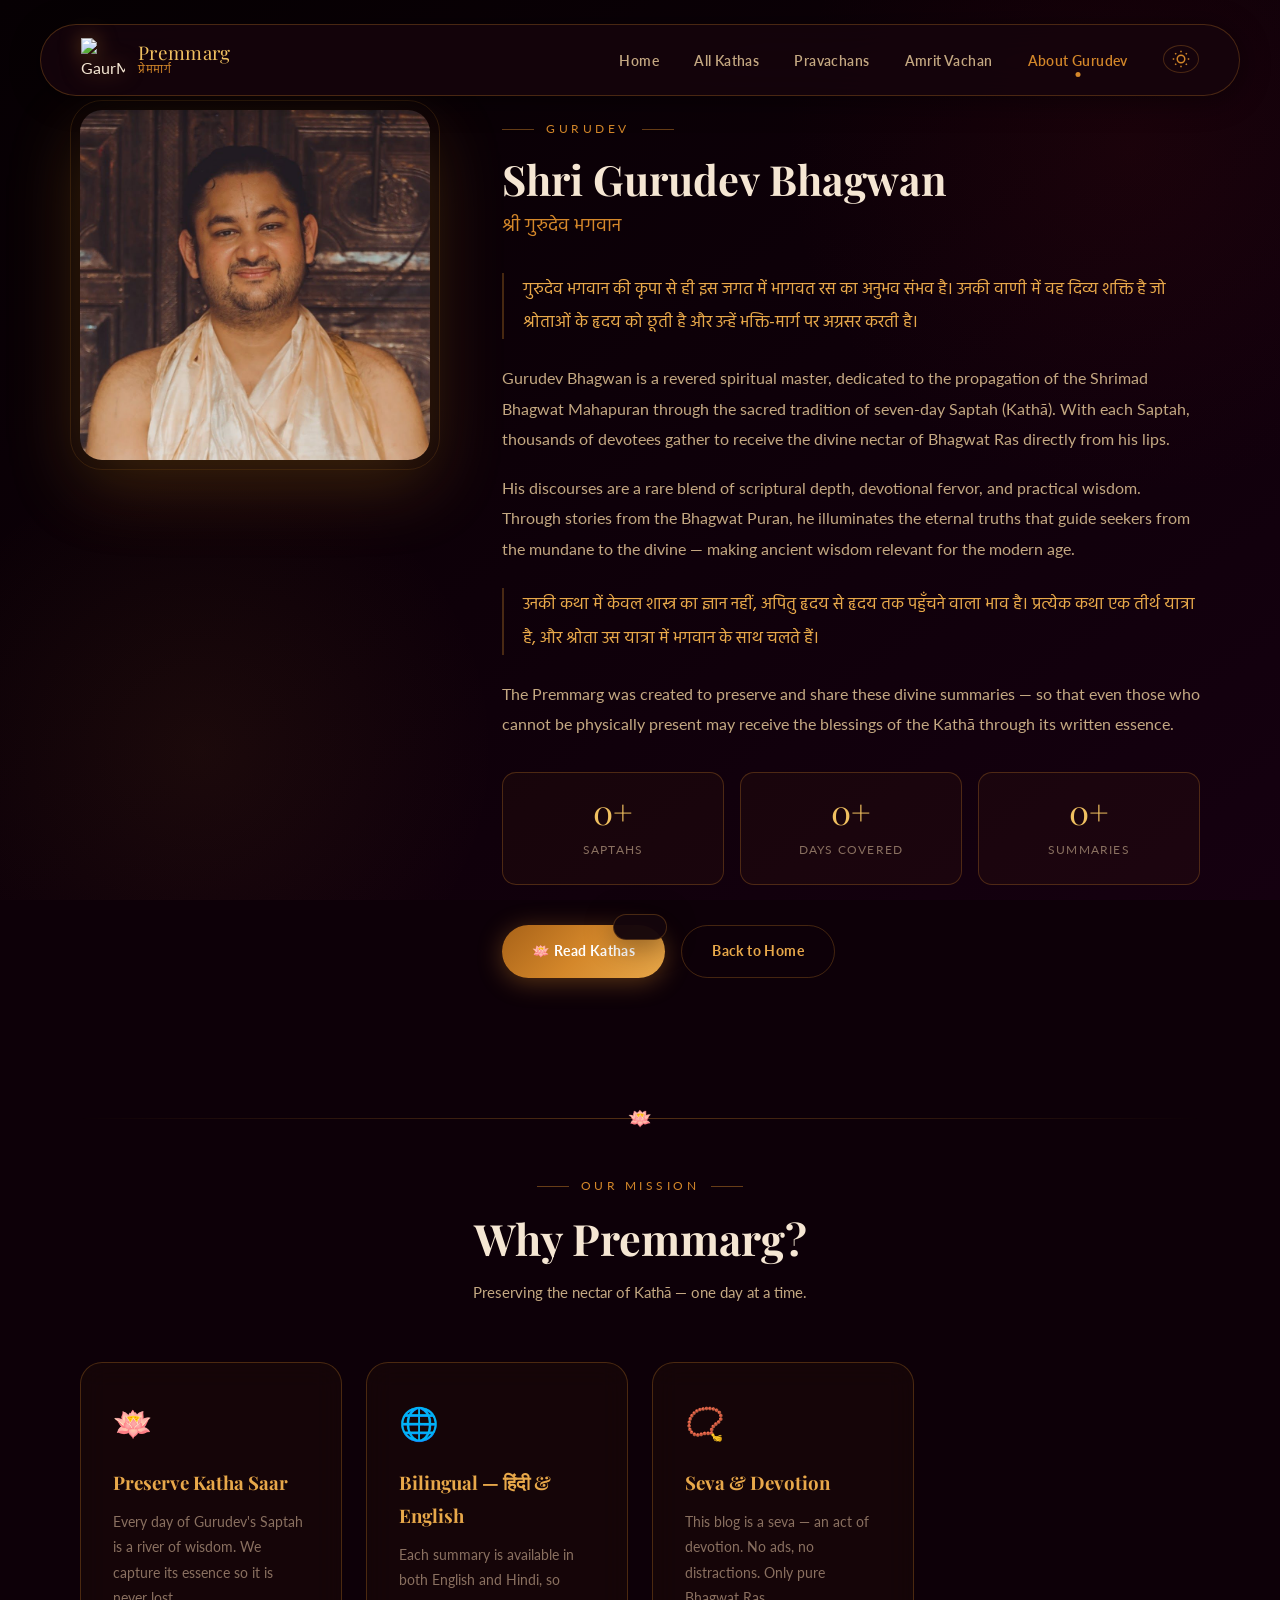
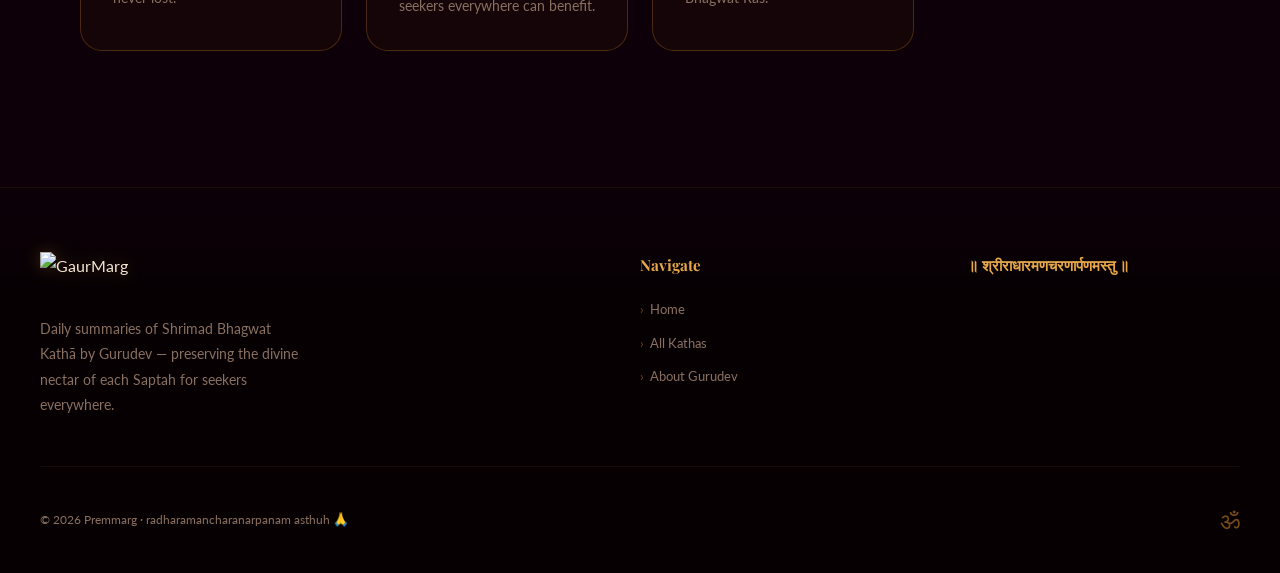
==== about.html @ 2e88b5cd "Support variable-duration Kathas (3-day and 7-day) and standalone Pravachans/Lectures" ====
<!DOCTYPE html>
<html lang="en">
<head>
  <meta charset="UTF-8">
  <meta name="viewport" content="width=device-width, initial-scale=1.0">
  <title>About Gurudev – Premmarg</title>
  <meta name="description" content="Learn about Gurudev — the spiritual master behind the Shrimad Bhagwat Kathā summaries on Premmarg.">
  <link rel="stylesheet" href="css/style.css?v=1.2">
  <script>
    (function() {
      var theme = localStorage.getItem('premmarg-theme') || 'dark';
      document.documentElement.setAttribute('data-theme', theme);
    })();
  </script>
</head>
<body data-page="about">

<div class="page-bg"></div>
<div class="lotus-particles"></div>

<nav class="navbar">
  <a href="index.html" class="nav-brand">
    <img src="uploads/logo.png" alt="GaurMarg" class="nav-logo">
    <div class="nav-brand-text">
      <span class="nav-brand-name">Premmarg</span>
      <span class="nav-brand-hi">प्रेममार्ग</span>
    </div>
  </a>
  <ul class="nav-links">
    <li><a href="index.html">Home</a></li>
    <li><a href="kathas.html">All Kathas</a></li>
    <li><a href="pravachans.html">Pravachans</a></li>
    <li><a href="quotes.html">Amrit Vachan</a></li>
    <li><a href="about.html">About Gurudev</a></li>
    <li>
      <button id="theme-toggle" class="btn-ghost" style="padding:4px 8px; border:1px solid var(--glass-border); border-radius:50%;" aria-label="Toggle Theme">
        <svg width="18" height="18" viewBox="0 0 24 24" fill="none" stroke="currentColor" stroke-width="2"><path d="M21 12.79A9 9 0 1 1 11.21 3 7 7 0 0 0 21 12.79z"></path></svg>
      </button>
    </li>
  </ul>
  <button class="nav-hamburger" aria-label="Menu" aria-expanded="false">
    <span></span><span></span><span></span>
  </button>
</nav>

<!-- About Hero -->
<div class="about-hero">
  <div class="about-img-frame reveal">
    <img src="uploads/gurudev.jpg" alt="Gurudev – Shrimad Bhagwat Katha">
  </div>

  <div class="about-content reveal reveal-delay-1">
    <div class="section-label" style="justify-content:flex-start;">Gurudev</div>
    <h1 class="about-name">Shri Gurudev Bhagwan</h1>
    <p class="about-name-hi">श्री गुरुदेव भगवान</p>

    <div class="about-bio">
      <p class="hindi-para">
        गुरुदेव भगवान की कृपा से ही इस जगत में भागवत रस का अनुभव संभव है। उनकी वाणी में वह दिव्य शक्ति है जो श्रोताओं के हृदय को छूती है और उन्हें भक्ति-मार्ग पर अग्रसर करती है।
      </p>
      <p>
        Gurudev Bhagwan is a revered spiritual master, dedicated to the propagation of the Shrimad Bhagwat Mahapuran through the sacred tradition of seven-day Saptah (Kathā). With each Saptah, thousands of devotees gather to receive the divine nectar of Bhagwat Ras directly from his lips.
      </p>
      <p>
        His discourses are a rare blend of scriptural depth, devotional fervor, and practical wisdom. Through stories from the Bhagwat Puran, he illuminates the eternal truths that guide seekers from the mundane to the divine — making ancient wisdom relevant for the modern age.
      </p>
      <p class="hindi-para">
        उनकी कथा में केवल शास्त्र का ज्ञान नहीं, अपितु हृदय से हृदय तक पहुँचने वाला भाव है। प्रत्येक कथा एक तीर्थ यात्रा है, और श्रोता उस यात्रा में भगवान के साथ चलते हैं।
      </p>
      <p>
        The Premmarg was created to preserve and share these divine summaries — so that even those who cannot be physically present may receive the blessings of the Kathā through its written essence.
      </p>
    </div>

    <!-- Stats -->
    <div class="about-stats">
      <div class="stat-box reveal reveal-delay-1">
        <span class="stat-num" id="stat-saptahs">2+</span>
        <span class="stat-lbl">Saptahs</span>
      </div>
      <div class="stat-box reveal reveal-delay-2">
        <span class="stat-num" id="stat-days">7+</span>
        <span class="stat-lbl">Days Covered</span>
      </div>
      <div class="stat-box reveal reveal-delay-3">
        <span class="stat-num" id="stat-posts">4+</span>
        <span class="stat-lbl">Summaries</span>
      </div>
    </div>

    <div style="margin-top:2.5rem;display:flex;gap:1rem;flex-wrap:wrap;">
      <a href="kathas.html" class="btn btn-primary">🪷 Read Kathas</a>
      <a href="index.html" class="btn btn-outline">Back to Home</a>
    </div>
  </div>
</div>

<!-- Mission Section -->
<section class="section">
  <hr class="hr-gold" style="margin-bottom:3rem;">
  <div class="section-header">
    <div class="section-label">Our Mission</div>
    <h2 class="section-title">Why Premmarg?</h2>
    <p class="section-desc">Preserving the nectar of Kathā — one day at a time.</p>
  </div>
  <div style="display:grid;grid-template-columns:repeat(auto-fill,minmax(260px,1fr));gap:1.5rem;">
    <div class="glass-card reveal" style="padding:2rem;">
      <div style="font-size:2rem;margin-bottom:1rem;">🪷</div>
      <h3 style="font-family:var(--font-heading);color:var(--saffron-light);margin-bottom:0.6rem;">Preserve Katha Saar</h3>
      <p style="font-size:0.88rem;color:var(--text-muted);line-height:1.8;">Every day of Gurudev's Saptah is a river of wisdom. We capture its essence so it is never lost.</p>
    </div>
    <div class="glass-card reveal reveal-delay-1" style="padding:2rem;">
      <div style="font-size:2rem;margin-bottom:1rem;">🌐</div>
      <h3 style="font-family:var(--font-heading);color:var(--saffron-light);margin-bottom:0.6rem;">Bilingual — हिंदी &amp; English</h3>
      <p style="font-size:0.88rem;color:var(--text-muted);line-height:1.8;">Each summary is available in both English and Hindi, so seekers everywhere can benefit.</p>
    </div>
    <div class="glass-card reveal reveal-delay-2" style="padding:2rem;">
      <div style="font-size:2rem;margin-bottom:1rem;">📿</div>
      <h3 style="font-family:var(--font-heading);color:var(--saffron-light);margin-bottom:0.6rem;">Seva &amp; Devotion</h3>
      <p style="font-size:0.88rem;color:var(--text-muted);line-height:1.8;">This blog is a seva — an act of devotion. No ads, no distractions. Only pure Bhagwat Ras.</p>
    </div>
  </div>
</section>

<footer>
  <div class="footer-inner">
    <div class="footer-brand">
      <img src="uploads/logo.png" alt="GaurMarg" class="footer-brand-logo">
      <p>Daily summaries of Shrimad Bhagwat Kathā by Gurudev — preserving the divine nectar of each Saptah for seekers everywhere.</p>
    </div>
    <div class="footer-col">
      <h4>Navigate</h4>
      <ul>
        <li><a href="index.html">Home</a></li>
        <li><a href="kathas.html">All Kathas</a></li>
        <li><a href="about.html">About Gurudev</a></li>
      </ul>
    </div>
    <div class="footer-col">
      <h4>॥ श्रीराधारमणचरणार्पणमस्तु ॥</h4>
    </div>
  </div>
  <div class="footer-bottom">
    <span>© 2026 Premmarg · radharamancharanarpanam asthuh 🙏</span>
    <span class="footer-om">ॐ</span>
  </div>
</footer>

<div id="toast"></div>
<script src="js/data.js"></script>
<script src="js/app.js"></script>
</body>
</html>
---- css/style.css ----
/* ============================================================
   PREMMARG BLOG — Spiritual Design System
   Shrimad Bhagwat Kathā Blog Platform
   ============================================================ */

@import url('https://fonts.googleapis.com/css2?family=Playfair+Display:ital,wght@0,400;0,600;0,700;1,400;1,600&family=Lato:wght@300;400;700&family=Hind:wght@300;400;500;600&family=Tiro+Devanagari+Hindi&display=swap');

/* ===== CSS VARIABLES ===== */
:root {
  --bg-deep:        #060003;
  --bg-primary:     #0d0008;
  --bg-secondary:   #150010;
  --bg-card:        rgba(22, 4, 12, 0.85);

  --saffron:        #d4872a;
  --saffron-light:  #e8a84a;
  --saffron-dark:   #a86218;
  --gold:           #f0c060;
  --gold-light:     #ffd97a;
  --crimson:        #8b1a1a;
  --crimson-light:  #b02424;
  --lotus-pink:     #c4607a;
  --maroon:         #4a0010;

  --text-primary:   #f5e6d3;
  --text-secondary: #c4a882;
  --text-muted:     #8a7060;
  --text-gold:      #f0c060;

  --glass-bg:          rgba(212, 135, 42, 0.04);
  --glass-bg-hover:    rgba(212, 135, 42, 0.09);
  --glass-border:      rgba(212, 135, 42, 0.28); /* Highlighted borders for clear separation */
  --glass-border-hover:rgba(212, 135, 42, 0.65); /* Highlighted hover state */
  --glass-glow:        rgba(212, 135, 42, 0.18);

  --font-heading: 'Playfair Display', Georgia, serif;
  --font-body:    'Lato', sans-serif;
  --font-hindi:   'Hind', 'Tiro Devanagari Hindi', sans-serif;

  --radius-sm:   8px;
  --radius-md:   14px;
  --radius-lg:   22px;
  --radius-xl:   32px;
  --radius-full: 9999px;

  --shadow-card:  0 4px 30px rgba(0,0,0,0.45);
  --shadow-glow:  0 0 40px rgba(212,135,42,0.2);
  --shadow-hover: 0 10px 45px rgba(212,135,42,0.28);

  --transition-fast: 0.2s ease;
  --transition-mid:  0.38s ease;
  --transition-slow: 0.65s ease;
}

[data-theme="light"] {
  --bg-deep:        #f8fafc;
  --bg-primary:     #ffffff;
  --bg-secondary:   #f1f5f9;
  --bg-card:        #ffffff;

  --saffron:        #ea580c; /* Vibrant orange / saffron */
  --saffron-light:  #f97316;
  --saffron-dark:   #c2410c;
  --gold:           #b45309;
  --gold-light:     #d97706;
  --crimson:        #991b1b;
  --crimson-light:  #dc2626;
  --lotus-pink:     #db2777;
  --maroon:         #7f1d1d;

  --text-primary:   #0f172a; /* Deep slate navy for headings */
  --text-secondary: #334155; /* Charcoal for body copy */
  --text-muted:     #64748b; /* Slate gray for captions */
  --text-gold:      #ea580c;

  --glass-bg:          rgba(255, 255, 255, 0.85);
  --glass-bg-hover:    rgba(248, 250, 252, 0.95);
  --glass-border:      rgba(226, 232, 240, 0.8);
  --glass-border-hover:rgba(203, 213, 225, 1);
  --glass-glow:        rgba(234, 88, 12, 0.05);

  --shadow-card:  0 10px 30px rgba(15, 23, 42, 0.08);
  --shadow-glow:  0 0 40px rgba(234, 88, 12, 0.04);
  --shadow-hover: 0 20px 40px rgba(15, 23, 42, 0.15);
}

[data-theme="light"] .strip-day {
  background: var(--bg-card);
  border-color: var(--glass-border);
}
[data-theme="light"] .strip-day:hover {
  background: var(--glass-bg-hover);
  border-color: var(--saffron);
  box-shadow: var(--shadow-card);
}

/* ===== RESET ===== */
*, *::before, *::after { box-sizing: border-box; margin: 0; padding: 0; }
html { scroll-behavior: smooth; font-size: 16px; }
img, video { max-width: 100%; display: block; }
a { color: inherit; }
button { font-family: inherit; cursor: pointer; }

/* ===== BASE ===== */
body {
  background: var(--bg-primary);
  color: var(--text-primary);
  font-family: var(--font-body);
  line-height: 1.75;
  min-height: 100vh;
  overflow-x: hidden;
}

/* ===== SCROLLBAR ===== */
::-webkit-scrollbar { width: 5px; }
::-webkit-scrollbar-track { background: var(--bg-deep); }
::-webkit-scrollbar-thumb { background: var(--saffron-dark); border-radius: 3px; }
::-webkit-scrollbar-thumb:hover { background: var(--saffron); }

/* ===== FIXED BACKGROUND ===== */
.page-bg {
  position: fixed;
  inset: 0;
  z-index: -2;
  background: linear-gradient(145deg, var(--bg-deep) 0%, var(--bg-primary) 45%, var(--bg-secondary) 100%);
  overflow: hidden;
  pointer-events: none;
}
.page-bg::before {
  content: '';
  position: absolute;
  width: 700px; height: 700px;
  background: radial-gradient(circle, rgba(139,26,26,0.1) 0%, transparent 70%);
  top: -200px; right: -200px;
  border-radius: 50%;
  animation: float-orb 10s ease-in-out infinite;
}
.page-bg::after {
  content: '';
  position: absolute;
  width: 600px; height: 600px;
  background: radial-gradient(circle, rgba(212,135,42,0.07) 0%, transparent 70%);
  bottom: -150px; left: -100px;
  border-radius: 50%;
  animation: float-orb 13s ease-in-out infinite reverse;
}

/* ===== LOTUS PARTICLES ===== */
.lotus-particles {
  position: fixed;
  inset: 0;
  z-index: -1;
  pointer-events: none;
  overflow: hidden;
}
.lotus-p {
  position: absolute;
  opacity: 0;
  color: var(--saffron);
  animation: lotus-float linear infinite;
  font-size: 1rem;
}

/* ===== NAVBAR ===== */
.navbar {
  position: fixed;
  top: 1.5rem;
  left: 50%;
  transform: translateX(-50%);
  width: calc(100% - 3rem);
  max-width: 1200px;
  height: 72px;
  z-index: 1000;
  display: flex;
  align-items: center;
  justify-content: space-between;
  padding: 0 2.5rem;
  background: var(--bg-card);
  backdrop-filter: blur(24px);
  -webkit-backdrop-filter: blur(24px);
  border: 1.5px solid var(--glass-border);
  border-radius: var(--radius-full);
  box-shadow: var(--shadow-card);
  transition: var(--transition-mid);
}
.navbar.scrolled {
  top: 0.75rem;
  height: 64px;
  background: var(--bg-primary);
  border-color: var(--glass-border-hover);
  box-shadow: var(--shadow-hover);
}
.nav-brand {
  display: flex;
  align-items: center;
  gap: 13px;
  text-decoration: none;
}
.nav-logo {
  height: 44px;
  width: 44px;
  object-fit: contain;
  filter: drop-shadow(0 0 10px rgba(212,135,42,0.5));
  transition: var(--transition-fast);
}
.nav-brand:hover .nav-logo { filter: drop-shadow(0 0 16px rgba(212,135,42,0.8)); }
.nav-brand-text { display: flex; flex-direction: column; line-height: 1.2; }
.nav-brand-name {
  font-family: var(--font-heading);
  font-size: 1.18rem;
  color: var(--gold);
  letter-spacing: 0.3px;
}
.nav-brand-hi {
  font-family: var(--font-hindi);
  font-size: 0.72rem;
  color: var(--saffron);
  letter-spacing: 0.5px;
}
.nav-links {
  display: flex;
  align-items: center;
  gap: 2.2rem;
  list-style: none;
}
.nav-links a {
  color: var(--text-secondary);
  text-decoration: none;
  font-size: 0.88rem;
  font-weight: 600;
  letter-spacing: 0.4px;
  position: relative;
  transition: var(--transition-fast);
  padding: 6px 0;
}
.nav-links a::after {
  content: '';
  position: absolute;
  bottom: -2px; left: 50%;
  transform: translateX(-50%) scale(0);
  width: 5px; height: 5px;
  background: var(--saffron);
  border-radius: 50%;
  transition: var(--transition-fast);
}
.nav-links a:hover,
.nav-links a.active { color: var(--saffron); }
.nav-links a:hover::after,
.nav-links a.active::after { transform: translateX(-50%) scale(1); }
.nav-hamburger {
  display: none;
  flex-direction: column;
  gap: 5px;
  padding: 6px;
  background: none;
  border: none;
}
.nav-hamburger span {
  width: 22px; height: 2px;
  background: var(--saffron);
  border-radius: 2px;
  transition: var(--transition-fast);
  display: block;
}

/* Mobile nav */
@media (max-width: 660px) {
  .nav-hamburger { display: flex; }
  .nav-links {
    display: none;
    position: fixed;
    top: 88px; /* Position right below the floating navbar */
    left: 1.5rem; right: 1.5rem;
    flex-direction: column;
    background: var(--bg-card);
    backdrop-filter: blur(24px);
    border: 1.5px solid var(--glass-border);
    border-radius: var(--radius-lg);
    box-shadow: var(--shadow-hover);
    padding: 1.8rem 2rem;
    gap: 1.4rem;
    align-items: flex-start;
    z-index: 999;
  }
  .nav-links.open { display: flex; }
  .navbar { padding: 0 1.4rem; }
}

/* ===== HERO ===== */
.hero {
  min-height: 100vh;
  display: flex;
  align-items: center;
  position: relative;
  overflow: hidden;
  padding: 100px 2.5rem 60px;
}
.hero-glow {
  position: absolute;
  inset: 0;
  background:
    radial-gradient(ellipse at 65% 50%, rgba(139,26,26,0.2) 0%, transparent 55%),
    radial-gradient(ellipse at 20% 80%, rgba(212,135,42,0.1) 0%, transparent 50%);
  pointer-events: none;
}
.hero-mandala {
  position: absolute;
  right: -80px; top: 50%;
  transform: translateY(-50%);
  width: 650px; height: 650px;
  opacity: 0.07; /* Increased opacity for better visibility */
  animation: spin-slow 80s linear infinite;
  pointer-events: none;
}
.hero-mandala svg { width: 100%; height: 100%; }
.hero-inner {
  position: relative;
  z-index: 2;
  max-width: 1200px;
  margin: 0 auto;
  width: 100%;
  display: grid;
  grid-template-columns: 1fr 360px;
  gap: 4rem;
  align-items: center;
}
.hero-badge {
  display: inline-flex;
  align-items: center;
  gap: 10px;
  font-size: 0.72rem;
  letter-spacing: 3.5px;
  text-transform: uppercase;
  color: var(--saffron);
  margin-bottom: 1.2rem;
}
.hero-badge::before, .hero-badge::after {
  content: '';
  height: 1px; width: 36px;
  background: linear-gradient(90deg, transparent, var(--saffron));
  opacity: 0.6;
}
.hero-badge::after { background: linear-gradient(90deg, var(--saffron), transparent); }
.hero-title {
  font-family: var(--font-heading);
  font-size: clamp(2.4rem, 5vw, 3.9rem);
  font-weight: 700;
  line-height: 1.2;
  margin-bottom: 0.8rem;
  color: var(--text-primary);
}
.hero-title em { color: var(--gold); font-style: italic; }
.hero-hi {
  font-family: var(--font-hindi);
  font-size: 1.15rem;
  color: var(--saffron-light);
  margin-bottom: 0.5rem;
  line-height: 1.8;
}
.hero-desc {
  font-size: 0.97rem;
  color: var(--text-muted);
  max-width: 480px;
  line-height: 1.8;
  margin-bottom: 2.2rem;
}
.hero-actions {
  display: flex;
  gap: 1rem;
  flex-wrap: wrap;
}

/* Hero image */
.hero-img-wrap {
  position: relative;
  display: flex;
  justify-content: center;
  z-index: 1;
}
.hero-img-wrap::before {
  content: '';
  position: absolute;
  width: 380px; height: 380px;
  background: radial-gradient(circle, rgba(212, 135, 42, 0.16) 0%, transparent 70%);
  top: 50%; left: 50%;
  transform: translate(-50%, -50%);
  z-index: -1;
  pointer-events: none;
  animation: ring-breathe 8s ease-in-out infinite;
}
.hero-img-ring {
  position: relative;
  width: 300px; height: 360px;
  z-index: 2;
}
.hero-img-ring::before,
.hero-img-ring::after {
  content: '';
  position: absolute;
  border-radius: 50% 50% 50% 50% / 40% 40% 60% 60%;
  border: 1px solid rgba(212,135,42,0.25);
  animation: ring-breathe 5s ease-in-out infinite;
}
.hero-img-ring::before { inset: -14px; }
.hero-img-ring::after  { inset: -28px; border-color: rgba(212,135,42,0.1); animation-delay: 0.8s; }
.hero-img-ring img {
  width: 100%; height: 100%;
  object-fit: cover;
  border-radius: 50% 50% 50% 50% / 40% 40% 60% 60%;
  box-shadow: 0 0 70px rgba(212,135,42,0.35), 0 20px 60px rgba(0,0,0,0.5);
  filter: brightness(0.95) saturate(1.1);
}
.hero-img-label {
  position: absolute;
  bottom: -18px; left: 50%;
  transform: translateX(-50%);
  background: linear-gradient(135deg, var(--saffron-dark), var(--saffron-light));
  color: #fff;
  padding: 7px 22px;
  border-radius: var(--radius-full);
  font-family: var(--font-hindi);
  font-size: 0.8rem;
  font-weight: 500;
  white-space: nowrap;
  box-shadow: 0 4px 24px rgba(212,135,42,0.45);
  letter-spacing: 0.3px;
}

/* ===== BUTTONS ===== */
.btn {
  display: inline-flex;
  align-items: center;
  gap: 8px;
  padding: 13px 30px;
  border-radius: var(--radius-full);
  font-size: 0.88rem;
  font-weight: 700;
  letter-spacing: 0.4px;
  text-decoration: none;
  border: none;
  cursor: pointer;
  transition: var(--transition-mid);
  white-space: nowrap;
  font-family: var(--font-body);
}
.btn-primary {
  background: linear-gradient(135deg, var(--saffron-dark) 0%, var(--saffron) 50%, var(--saffron-light) 100%);
  color: #fff;
  box-shadow: 0 4px 24px rgba(212,135,42,0.38);
}
.btn-primary:hover {
  transform: translateY(-3px);
  box-shadow: 0 10px 36px rgba(212,135,42,0.55);
}
.btn-outline {
  background: transparent;
  color: var(--saffron-light);
  border: 1px solid var(--glass-border);
}
.btn-outline:hover {
  background: var(--glass-bg-hover);
  border-color: rgba(212,135,42,0.45);
  transform: translateY(-3px);
}
.btn-sm {
  padding: 9px 20px;
  font-size: 0.81rem;
}
.btn-ghost {
  background: transparent;
  color: var(--saffron);
  border: none;
  padding: 8px 0;
  font-size: 0.85rem;
  display: inline-flex;
  align-items: center;
  gap: 6px;
  transition: var(--transition-fast);
}
.btn-ghost:hover { gap: 12px; color: var(--saffron-light); }

/* ===== SECTION ===== */
.section {
  padding: 4.5rem 2.5rem;
  max-width: 1200px;
  margin: 0 auto;
  width: 100%;
}
.hr-gold + .section,
.hr-gold + .section-quotes {
  padding-top: 1.8rem !important;
}
.full-width-section {
  padding: 80px 2.5rem;
  width: 100%;
}
.full-width-section > .section-inner {
  max-width: 1200px;
  margin: 0 auto;
}
.section-header {
  text-align: center;
  margin-bottom: 3.5rem;
}
.section-label {
  display: inline-flex;
  align-items: center;
  gap: 12px;
  font-size: 0.72rem;
  letter-spacing: 3.5px;
  text-transform: uppercase;
  color: var(--saffron);
  margin-bottom: 0.9rem;
}
.section-label::before,
.section-label::after {
  content: '';
  width: 32px; height: 1px;
  background: var(--saffron);
  opacity: 0.45;
}
.section-title {
  font-family: var(--font-heading);
  font-size: clamp(1.9rem, 3.5vw, 2.7rem);
  color: var(--text-primary);
  margin-bottom: 0.9rem;
  line-height: 1.25;
}
.section-desc {
  color: var(--text-secondary);
  max-width: 540px;
  margin: 0 auto;
  font-size: 0.95rem;
}

/* ===== GLASS CARD ===== */
.glass-card {
  background: var(--glass-bg);
  border: 1.5px solid var(--glass-border);
  border-radius: var(--radius-lg);
  backdrop-filter: blur(14px);
  -webkit-backdrop-filter: blur(14px);
  transition: var(--transition-mid);
  overflow: hidden;
}
.glass-card:hover {
  background: var(--glass-bg-hover);
  border-color: var(--glass-border-hover);
  box-shadow: var(--shadow-hover);
  transform: translateY(-5px);
}
.glass-card-link {
  text-decoration: none;
  color: inherit;
  display: block;
}

/* ===== SAPTAH CARDS ===== */
.saptah-grid {
  display: grid;
  grid-template-columns: repeat(auto-fill, minmax(340px, 1fr));
  gap: 1.6rem;
}
.saptah-card {
  padding: 2.2rem;
  position: relative;
}
.saptah-card::before {
  content: '';
  position: absolute;
  top: 0; left: 2rem; right: 2rem;
  height: 2px;
  background: linear-gradient(90deg, transparent, var(--saffron), transparent);
  opacity: 0;
  transition: var(--transition-mid);
}
.glass-card:hover .saptah-card::before,
.saptah-card:hover::before { opacity: 1; }
.saptah-year-tag {
  display: inline-flex;
  align-items: center;
  gap: 6px;
  background: rgba(212,135,42,0.1);
  border: 1px solid rgba(212,135,42,0.22);
  border-radius: var(--radius-full);
  padding: 3px 14px;
  font-size: 0.73rem;
  color: var(--saffron-light);
  letter-spacing: 1px;
  margin-bottom: 1rem;
}
.saptah-card-title {
  font-family: var(--font-heading);
  font-size: 1.35rem;
  color: var(--text-primary);
  margin-bottom: 0.35rem;
  line-height: 1.35;
}
.saptah-card-location {
  display: flex;
  align-items: center;
  gap: 5px;
  font-size: 0.8rem;
  color: var(--text-secondary);
  margin-bottom: 1.1rem;
}
.saptah-card-desc {
  font-size: 0.87rem;
  color: var(--text-muted);
  line-height: 1.75;
  display: -webkit-box;
  -webkit-line-clamp: 3;
  -webkit-box-orient: vertical;
  overflow: hidden;
  margin-bottom: 1.4rem;
}
.saptah-card-footer {
  display: flex;
  align-items: center;
  justify-content: space-between;
}
.day-dots {
  display: flex;
  gap: 5px;
}
.day-dot {
  width: 30px; height: 30px;
  border-radius: 50%;
  border: 1px solid rgba(212,135,42,0.2);
  background: rgba(212,135,42,0.06);
  display: flex;
  align-items: center;
  justify-content: center;
  font-size: 0.65rem;
  color: var(--text-muted);
  transition: var(--transition-fast);
}
.day-dot.filled {
  background: rgba(212,135,42,0.2);
  border-color: var(--saffron);
  color: var(--saffron-light);
}

/* ===== POST CARDS ===== */
.post-grid {
  display: grid;
  grid-template-columns: repeat(auto-fill, minmax(290px, 1fr));
  gap: 1.5rem;
}
.post-card {
  padding: 1.9rem;
  display: flex;
  flex-direction: column;
  text-decoration: none;
  color: inherit;
  position: relative;
  overflow: hidden;
}
.post-card::before {
  content: '';
  position: absolute;
  top: 0; left: 0; right: 0;
  height: 4px;
  background: linear-gradient(90deg, var(--saffron), var(--saffron-light));
  opacity: 0.85;
  transition: var(--transition-mid);
}
.post-card:hover::before {
  opacity: 1;
  height: 6px;
}
.post-card-tags {
  display: flex;
  gap: 6px;
  flex-wrap: wrap;
  margin-bottom: 1rem;
}
.tag {
  border-radius: var(--radius-full);
  padding: 3px 13px;
  font-size: 0.7rem;
  letter-spacing: 0.4px;
  border: 1px solid;
}
.tag-day {
  background: rgba(212,135,42,0.1);
  border-color: rgba(212,135,42,0.25);
  color: var(--saffron-light);
}
.tag-featured {
  background: rgba(240,192,96,0.08);
  border-color: rgba(240,192,96,0.2);
  color: var(--gold);
}
.tag-hindi {
  background: rgba(196,96,122,0.08);
  border-color: rgba(196,96,122,0.2);
  color: var(--lotus-pink);
  font-family: var(--font-hindi);
}
.post-card-title {
  font-family: var(--font-heading);
  font-size: 1.15rem;
  color: var(--text-primary);
  line-height: 1.4;
  margin-bottom: 0.6rem;
  flex: 1;
}
.post-card-excerpt {
  font-size: 0.84rem;
  color: var(--text-muted);
  line-height: 1.75;
  display: -webkit-box;
  -webkit-line-clamp: 3;
  -webkit-box-orient: vertical;
  overflow: hidden;
  margin-bottom: 1.3rem;
}
.post-card-read {
  display: flex;
  align-items: center;
  gap: 6px;
  color: var(--saffron);
  font-size: 0.82rem;
  font-weight: 700;
  letter-spacing: 0.3px;
  transition: var(--transition-fast);
}
.post-card:hover .post-card-read { gap: 12px; }

/* ===== FEATURED HERO POSTS ===== */
.featured-duo {
  display: grid;
  grid-template-columns: 3fr 2fr;
  gap: 1.5rem;
  margin-bottom: 1.5rem;
}
.featured-single {
  max-width: 850px;
  margin: 0 auto 1.5rem;
}
.featured-full {
  padding: 2.8rem;
  position: relative;
  overflow: hidden;
}
.featured-full::after {
  content: '॥';
  position: absolute;
  bottom: 1.5rem; right: 2rem;
  font-family: var(--font-heading);
  font-size: 5rem;
  color: var(--saffron);
  opacity: 0.05;
  line-height: 1;
}
.featured-main {
  padding: 2.8rem;
  position: relative;
  overflow: hidden;
}
.featured-main::after {
  content: '॥';
  position: absolute;
  bottom: 1.5rem; right: 2rem;
  font-family: var(--font-heading);
  font-size: 5rem;
  color: var(--saffron);
  opacity: 0.05;
  line-height: 1;
}
.featured-main .post-card-title {
  font-size: 1.55rem;
  margin-bottom: 1rem;
}
.featured-side {
  padding: 2rem;
}
.featured-side .post-card-title {
  font-size: 1.1rem;
}

.latest-saptah-strip {
  background: linear-gradient(135deg, var(--bg-card), rgba(212, 135, 42, 0.03));
  border: 1.5px solid var(--glass-border);
  border-radius: var(--radius-lg);
  padding: 2.5rem;
  margin-bottom: 1rem;
  box-shadow: 0 15px 35px rgba(0, 0, 0, 0.15), inset 0 0 25px rgba(212, 135, 42, 0.02);
  transition: var(--transition-mid);
}
[data-theme="light"] .latest-saptah-strip {
  background: linear-gradient(135deg, #ffffff, rgba(212, 135, 42, 0.02));
  border-color: rgba(212, 135, 42, 0.2);
  box-shadow: 0 15px 35px rgba(212, 135, 42, 0.05);
}
.latest-saptah-strip:hover {
  border-color: rgba(212, 135, 42, 0.4);
  box-shadow: var(--shadow-hover);
}
.strip-header {
  display: flex;
  align-items: flex-start;
  justify-content: space-between;
  margin-bottom: 2rem;
  gap: 1rem;
  flex-wrap: wrap;
}
.strip-meta {
  display: flex;
  align-items: center;
  gap: 8px;
  font-size: 0.8rem;
  color: var(--text-secondary);
  margin-top: 0.3rem;
}
.strip-days {
  display: grid;
  grid-template-columns: repeat(7, 1fr);
  gap: 0.8rem;
}
.strip-day {
  display: flex;
  flex-direction: column;
  align-items: center;
  gap: 0.5rem;
  text-decoration: none;
  padding: 1rem 0.5rem;
  border-radius: var(--radius-md);
  border: 1.5px solid var(--glass-border);
  background: rgba(212, 135, 42, 0.07); /* Lighter saffron glow tint in dark mode */
  transition: var(--transition-fast);
  text-align: center;
}
.strip-day:hover {
  background: rgba(212, 135, 42, 0.12);
  border-color: var(--saffron);
  transform: translateY(-3px);
  box-shadow: 0 4px 15px rgba(212, 135, 42, 0.15);
}
.strip-day.has-post {
  border-color: rgba(212, 135, 42, 0.45); /* Highlight cards that have posts */
}
.strip-day.active {
  background: rgba(212, 135, 42, 0.2);
  border-color: var(--saffron);
}
.strip-day-num {
  width: 34px; height: 34px;
  border-radius: 50%;
  background: rgba(212,135,42,0.12);
  border: 1px solid rgba(212,135,42,0.25);
  display: flex;
  align-items: center;
  justify-content: center;
  font-family: var(--font-heading);
  font-size: 0.95rem;
  color: var(--saffron-light);
  transition: var(--transition-fast);
}
.strip-day:hover .strip-day-num,
.strip-day.active .strip-day-num {
  background: var(--saffron);
  color: #fff;
  border-color: var(--saffron);
}
.strip-day-label {
  font-size: 0.62rem;
  color: var(--text-muted);
  letter-spacing: 0.5px;
  line-height: 1.3;
  display: -webkit-box;
  -webkit-line-clamp: 2;
  -webkit-box-orient: vertical;
  overflow: hidden;
}
.strip-day-status {
  width: 6px; height: 6px;
  border-radius: 50%;
  background: var(--text-muted);
  opacity: 0.4;
}
.strip-day.has-post .strip-day-status {
  background: var(--saffron);
  opacity: 1;
  box-shadow: 0 0 6px rgba(212,135,42,0.6);
}

/* ===== PAGE HERO BANNER ===== */
.page-banner {
  padding: 160px 2.5rem 70px;
  text-align: center;
  position: relative;
  overflow: hidden;
}
.page-banner::before {
  content: '';
  position: absolute;
  inset: 0;
  background: radial-gradient(ellipse at center top, rgba(212,135,42,0.1) 0%, transparent 60%);
}
.page-banner-om {
  font-size: 1.2rem;
  color: var(--saffron);
  opacity: 0.7;
  margin-bottom: 0.8rem;
  letter-spacing: normal;
}
.page-banner-title {
  font-family: var(--font-heading);
  font-size: clamp(2.2rem, 4.5vw, 3.2rem);
  color: var(--text-primary);
  margin-bottom: 0.5rem;
  position: relative;
}
.page-banner-hi {
  font-family: var(--font-hindi);
  color: var(--saffron);
  font-size: 1.05rem;
  position: relative;
  margin-bottom: 1rem;
}
.page-banner-desc {
  color: var(--text-muted);
  font-size: 0.93rem;
  max-width: 520px;
  margin: 0 auto;
  position: relative;
}

/* ===== DAY TIMELINE (Katha page) ===== */
.day-timeline {
  display: flex;
  flex-direction: column;
  gap: 0.8rem;
}
.timeline-item {
  display: grid;
  grid-template-columns: 62px 1fr auto;
  gap: 1.4rem;
  align-items: center;
  text-decoration: none;
  color: inherit;
  padding: 1.3rem 1.5rem;
  border-radius: var(--radius-md);
  border: 1px solid transparent;
  transition: var(--transition-fast);
}
.timeline-item:hover {
  background: var(--glass-bg);
  border-color: var(--glass-border);
}
.timeline-num {
  width: 52px; height: 52px;
  border-radius: 50%;
  background: rgba(212,135,42,0.1);
  border: 1px solid rgba(212,135,42,0.25);
  display: flex;
  flex-direction: column;
  align-items: center;
  justify-content: center;
  flex-shrink: 0;
  transition: var(--transition-fast);
}
.timeline-item:hover .timeline-num,
.timeline-item.active .timeline-num {
  background: rgba(212,135,42,0.22);
  border-color: var(--saffron);
}
.timeline-num-n {
  font-family: var(--font-heading);
  font-size: 1.1rem;
  color: var(--saffron-light);
  line-height: 1;
}
.timeline-num-l {
  font-size: 0.52rem;
  color: var(--text-muted);
  letter-spacing: 0.8px;
  text-transform: uppercase;
}
.timeline-info .t-title {
  font-family: var(--font-heading);
  font-size: 1.05rem;
  color: var(--text-primary);
  margin-bottom: 0.25rem;
  line-height: 1.35;
}
.timeline-info .t-count {
  font-size: 0.78rem;
  color: var(--text-muted);
}
.timeline-arrow {
  color: var(--saffron);
  opacity: 0;
  transition: var(--transition-fast);
  font-size: 1.1rem;
}
.timeline-item:hover .timeline-arrow { opacity: 1; }

/* ===== SAPTAH DETAIL HEADER ===== */
.katha-hero {
  padding: 150px 2.5rem 50px;
  max-width: 1200px;
  margin: 0 auto;
}
.katha-breadcrumb {
  display: flex;
  align-items: center;
  gap: 8px;
  font-size: 0.8rem;
  color: var(--text-muted);
  margin-bottom: 1.8rem;
  flex-wrap: wrap;
}
.katha-breadcrumb a {
  color: var(--saffron);
  text-decoration: none;
  transition: var(--transition-fast);
}
.katha-breadcrumb a:hover { color: var(--saffron-light); }
.katha-breadcrumb span { opacity: 0.5; }
.katha-title {
  font-family: var(--font-heading);
  font-size: clamp(2rem, 4.5vw, 3rem);
  color: var(--text-primary);
  margin-bottom: 0.5rem;
  line-height: 1.25;
}
.katha-meta-row {
  display: flex;
  align-items: center;
  gap: 1.5rem;
  margin-bottom: 1.5rem;
  flex-wrap: wrap;
}
.katha-meta-item {
  display: flex;
  align-items: center;
  gap: 6px;
  font-size: 0.85rem;
  color: var(--text-secondary);
}
.katha-meta-item svg { color: var(--saffron); opacity: 0.7; }
.katha-desc {
  font-size: 0.97rem;
  color: var(--text-secondary);
  line-height: 1.85;
  max-width: 680px;
  margin-bottom: 2rem;
}
.katha-layout {
  display: grid;
  grid-template-columns: 1fr 340px;
  gap: 2.5rem;
  max-width: 1200px;
  margin: 0 auto;
  padding: 0 2.5rem 80px;
}
.katha-sidebar-card {
  position: sticky;
  top: 90px;
  padding: 1.8rem;
}
.sidebar-title {
  font-family: var(--font-heading);
  font-size: 1rem;
  color: var(--saffron-light);
  margin-bottom: 1.2rem;
  display: flex;
  align-items: center;
  gap: 8px;
}

/* ===== POST READER ===== */
.post-reader-wrap {
  padding: 150px 2.5rem 80px;
  max-width: 840px;
  margin: 0 auto;
}
.post-breadcrumb {
  display: flex;
  align-items: center;
  gap: 8px;
  font-size: 0.8rem;
  color: var(--text-muted);
  margin-bottom: 2rem;
  flex-wrap: wrap;
}
.post-breadcrumb a { color: var(--saffron); text-decoration: none; transition: var(--transition-fast); }
.post-breadcrumb a:hover { color: var(--saffron-light); }
.post-breadcrumb .sep { opacity: 0.4; }

.post-header { margin-bottom: 2.5rem; }
.post-tags-row {
  display: flex;
  gap: 8px;
  flex-wrap: wrap;
  margin-bottom: 1.2rem;
}
.post-title {
  font-family: var(--font-heading);
  font-size: clamp(1.9rem, 4vw, 2.8rem);
  color: var(--text-primary);
  line-height: 1.28;
  margin-bottom: 1.4rem;
}
.post-meta-row {
  display: flex;
  align-items: center;
  gap: 1.2rem;
  flex-wrap: wrap;
  padding-bottom: 1.5rem;
  border-bottom: 1px solid var(--glass-border);
}
.post-date {
  font-size: 0.8rem;
  color: var(--text-muted);
  display: flex;
  align-items: center;
  gap: 5px;
}

/* Language Toggle */
.lang-toggle {
  display: flex;
  align-items: center;
  background: rgba(212,135,42,0.07);
  border: 1px solid var(--glass-border);
  border-radius: var(--radius-full);
  padding: 3px;
  gap: 2px;
}
.lang-btn {
  padding: 5px 16px;
  border-radius: var(--radius-full);
  font-size: 0.77rem;
  font-weight: 600;
  cursor: pointer;
  border: none;
  background: transparent;
  color: var(--text-secondary);
  transition: var(--transition-fast);
  letter-spacing: 0.3px;
}
.lang-btn.active {
  background: linear-gradient(135deg, var(--saffron-dark), var(--saffron));
  color: #fff;
}
.lang-btn-hi { font-family: var(--font-hindi); }

/* Post Content */
.post-body { margin-top: 2rem; }
.post-content-en,
.post-content-hi {
  display: none;
  line-height: 1.92;
  font-size: 1.06rem;
  color: var(--text-primary);
}
.post-content-en.show,
.post-content-hi.show { display: block; }
.post-content-hi {
  font-family: var(--font-hindi);
  font-size: 1.12rem;
}
.post-content-en h2,
.post-content-hi h2 {
  font-family: var(--font-heading);
  font-size: 1.6rem;
  color: var(--text-primary);
  margin: 3rem 0 1.2rem;
  padding-left: 1.1rem;
  border-left: 4px solid var(--saffron);
  line-height: 1.25;
  scroll-margin-top: 110px; /* Offset scroll position to clear the floating navbar */
}
.post-content-en h2:empty,
.post-content-hi h2:empty {
  display: none;
}

/* Table of Contents (TOC) */
.post-toc {
  background: var(--bg-card);
  border: 1.5px solid var(--glass-border);
  border-radius: var(--radius-md);
  padding: 1.5rem;
  margin: 2.2rem 0;
  max-width: 540px;
  box-shadow: var(--shadow-card);
}
.toc-header {
  margin-bottom: 0.8rem;
  padding-bottom: 0.5rem;
  border-bottom: 1px solid var(--glass-border);
}
.toc-title {
  font-family: var(--font-heading);
  font-size: 1.05rem;
  font-weight: 600;
  color: var(--saffron);
}
.toc-links {
  list-style: none;
  padding-left: 0;
  margin: 0;
}
.toc-links li {
  margin-bottom: 0.6rem;
  font-size: 0.94rem;
  position: relative;
  padding-left: 1.4rem;
  line-height: 1.4;
}
.toc-links li::before {
  content: '🪷';
  position: absolute;
  left: 0;
  top: 1px;
  font-size: 0.8rem;
  opacity: 0.85;
}
.toc-links a {
  color: var(--text-secondary);
  text-decoration: none;
  transition: var(--transition-fast);
  font-weight: 500;
}
.toc-links a:hover {
  color: var(--saffron);
  padding-left: 4px;
}
.post-content-hi .toc-title {
  font-family: var(--font-hindi);
  font-size: 1.15rem;
}
.post-content-hi .toc-links a {
  font-family: var(--font-hindi);
  font-size: 1rem;
}

.post-content-en h3,
.post-content-hi h3 {
  font-family: var(--font-heading);
  font-size: 1.25rem;
  color: var(--saffron);
  margin: 2.2rem 0 0.8rem;
  font-weight: 600;
}
.post-content-en p,
.post-content-hi p { margin-bottom: 1.45rem; }
.post-content-en blockquote,
.post-content-hi blockquote {
  margin: 2.2rem 0;
  padding: 1.6rem 2.2rem;
  background: rgba(212,135,42,0.06);
  border-left: 3px solid var(--saffron);
  border-radius: 0 var(--radius-md) var(--radius-md) 0;
  font-family: var(--font-heading);
  font-style: italic;
  font-size: 1.18rem;
  color: var(--gold);
  line-height: 1.85;
}
.post-content-hi blockquote { font-family: var(--font-hindi); font-style: normal; }
.post-content-en ol,
.post-content-en ul,
.post-content-hi ol,
.post-content-hi ul { padding-left: 1.6rem; margin-bottom: 1.4rem; }
.post-content-en li,
.post-content-hi li { margin-bottom: 0.65rem; }
.post-content-en strong,
.post-content-hi strong { color: var(--saffron-light); font-weight: 600; }

/* Post footer */
.post-divider {
  height: 1px;
  background: linear-gradient(90deg, transparent, var(--glass-border), transparent);
  margin: 2.5rem 0;
}
.share-row {
  display: flex;
  align-items: center;
  gap: 1rem;
  flex-wrap: wrap;
}
.share-label { font-size: 0.82rem; color: var(--text-muted); letter-spacing: 1px; }
.share-btn {
  display: inline-flex;
  align-items: center;
  gap: 7px;
  padding: 9px 20px;
  border-radius: var(--radius-full);
  font-size: 0.81rem;
  font-weight: 600;
  cursor: pointer;
  border: 1px solid;
  background: transparent;
  transition: var(--transition-fast);
  font-family: var(--font-body);
}
.share-wa {
  color: #25d366;
  border-color: rgba(37,211,102,0.25);
  background: rgba(37,211,102,0.06);
}
.share-wa:hover {
  background: rgba(37,211,102,0.15);
  transform: translateY(-2px);
}
.share-copy {
  color: var(--text-secondary);
  border-color: var(--glass-border);
  background: var(--glass-bg);
}
.share-copy:hover {
  color: var(--saffron);
  border-color: var(--saffron);
  transform: translateY(-2px);
}

/* Post navigation */
.post-nav {
  display: grid;
  grid-template-columns: 1fr 1fr;
  gap: 1rem;
  margin-top: 2.5rem;
}
.post-nav-item {
  padding: 1.3rem 1.6rem;
  text-decoration: none;
  border-radius: var(--radius-md);
  border: 1px solid var(--glass-border);
  background: var(--glass-bg);
  transition: var(--transition-fast);
  color: inherit;
}
.post-nav-item:hover {
  background: var(--glass-bg-hover);
  border-color: var(--saffron);
}
.post-nav-prev { text-align: left; }
.post-nav-next { text-align: right; }
.post-nav-dir {
  font-size: 0.7rem;
  color: var(--text-muted);
  letter-spacing: 1.2px;
  text-transform: uppercase;
  margin-bottom: 0.4rem;
  display: flex;
  align-items: center;
  gap: 6px;
}
.post-nav-next .post-nav-dir { justify-content: flex-end; }
.post-nav-title {
  font-family: var(--font-heading);
  font-size: 0.94rem;
  color: var(--saffron-light);
  line-height: 1.35;
}

/* ===== ABOUT PAGE ===== */
.about-hero {
  padding: 110px 2.5rem 60px;
  max-width: 1200px;
  margin: 0 auto;
  display: grid;
  grid-template-columns: 350px 1fr;
  gap: 4.5rem;
  align-items: start;
}
.about-img-frame {
  position: sticky;
  top: 100px;
}
.about-img-frame::before {
  content: '';
  position: absolute;
  inset: -10px;
  border: 1px solid rgba(212,135,42,0.18);
  border-radius: calc(var(--radius-lg) + 10px);
  pointer-events: none;
}
.about-img-frame img {
  width: 100%;
  border-radius: var(--radius-lg);
  box-shadow: 0 24px 70px rgba(212,135,42,0.28), 0 12px 40px rgba(0,0,0,0.5);
  filter: brightness(0.92) saturate(1.1);
}
.about-name {
  font-family: var(--font-heading);
  font-size: 2.6rem;
  color: var(--text-primary);
  line-height: 1.2;
  margin-bottom: 0.4rem;
}
.about-name-hi {
  font-family: var(--font-hindi);
  font-size: 1.2rem;
  color: var(--saffron);
  margin-bottom: 1.8rem;
}
.about-bio p {
  color: var(--text-secondary);
  line-height: 1.95;
  margin-bottom: 1.1rem;
  font-size: 0.98rem;
}
.about-bio .hindi-para {
  font-family: var(--font-hindi);
  font-size: 1.04rem;
  color: var(--saffron-light);
  border-left: 2px solid rgba(212,135,42,0.3);
  padding-left: 1.2rem;
  margin: 1.5rem 0;
  line-height: 2;
}
.about-stats {
  display: grid;
  grid-template-columns: repeat(3, 1fr);
  gap: 1rem;
  margin: 2rem 0;
}
.stat-box {
  text-align: center;
  padding: 1.4rem 1rem;
  border-radius: var(--radius-md);
  background: var(--glass-bg);
  border: 1px solid var(--glass-border);
}
.stat-num {
  font-family: var(--font-heading);
  font-size: 2.1rem;
  color: var(--gold);
  display: block;
  line-height: 1;
  margin-bottom: 0.3rem;
}
.stat-lbl {
  font-size: 0.72rem;
  color: var(--text-muted);
  letter-spacing: 1.2px;
  text-transform: uppercase;
}

/* ===== SEARCH & FILTER BAR ===== */
.toolbar {
  display: flex;
  align-items: center;
  gap: 1rem;
  margin-bottom: 2.5rem;
  flex-wrap: wrap;
}
.search-wrap {
  display: flex;
  align-items: center;
  gap: 10px;
  background: var(--glass-bg);
  border: 1px solid var(--glass-border);
  border-radius: var(--radius-full);
  padding: 10px 20px;
  flex: 1;
  max-width: 400px;
  transition: var(--transition-fast);
}
.search-wrap:focus-within {
  border-color: var(--saffron);
  background: var(--glass-bg-hover);
  box-shadow: 0 0 0 3px rgba(212,135,42,0.1);
}
.search-wrap svg { color: var(--text-muted); flex-shrink: 0; }
.search-wrap input {
  flex: 1;
  background: none;
  border: none;
  outline: none;
  color: var(--text-primary);
  font-size: 0.88rem;
  font-family: var(--font-body);
}
.search-wrap input::placeholder { color: var(--text-muted); }
.filter-tabs {
  display: flex;
  gap: 6px;
  flex-wrap: wrap;
}
.ftab {
  padding: 7px 18px;
  border-radius: var(--radius-full);
  font-size: 0.8rem;
  cursor: pointer;
  border: 1px solid var(--glass-border);
  background: transparent;
  color: var(--text-secondary);
  transition: var(--transition-fast);
  font-family: var(--font-body);
}
.ftab:hover,
.ftab.active {
  background: rgba(212,135,42,0.12);
  border-color: rgba(212,135,42,0.4);
  color: var(--saffron-light);
}

/* ===== FOOTER ===== */
footer {
  background: linear-gradient(180deg, transparent, var(--bg-deep) 30%);
  border-top: 1px solid rgba(212,135,42,0.1);
  padding: 4rem 2.5rem 2rem;
  margin-top: 4rem;
}
.footer-inner {
  max-width: 1200px;
  margin: 0 auto;
  display: grid;
  grid-template-columns: 2fr 1fr 1fr;
  gap: 3.5rem;
  padding-bottom: 3rem;
  border-bottom: 1px solid rgba(212,135,42,0.08);
  margin-bottom: 2rem;
}
.footer-brand-logo {
  height: 48px;
  margin-bottom: 1rem;
  filter: drop-shadow(0 0 8px rgba(212,135,42,0.3));
}
.footer-brand p {
  font-size: 0.86rem;
  color: var(--text-muted);
  line-height: 1.85;
  max-width: 260px;
}
.footer-col h4 {
  font-family: var(--font-heading);
  color: var(--saffron-light);
  font-size: 0.95rem;
  margin-bottom: 1.2rem;
}
.footer-col ul {
  list-style: none;
  display: flex;
  flex-direction: column;
  gap: 0.65rem;
}
.footer-col ul a {
  font-size: 0.84rem;
  color: var(--text-muted);
  text-decoration: none;
  transition: var(--transition-fast);
  display: flex;
  align-items: center;
  gap: 6px;
}
.footer-col ul a:hover { color: var(--saffron-light); }
.footer-col ul a::before {
  content: '›';
  color: var(--saffron);
  opacity: 0.5;
}
.footer-bottom {
  display: flex;
  align-items: center;
  justify-content: space-between;
  max-width: 1200px;
  margin: 0 auto;
  font-size: 0.78rem;
  color: var(--text-muted);
  flex-wrap: wrap;
  gap: 1rem;
}
.footer-om { font-size: 1.5rem; color: var(--saffron); opacity: 0.55; }

/* ===== DIVIDER ===== */
.hr-gold {
  height: 1px;
  background: linear-gradient(90deg, transparent, rgba(212,135,42,0.35), transparent);
  border: none;
  margin: 0.5rem 0;
  position: relative;
  overflow: visible;
}
.hr-gold::after {
  content: '🪷';
  position: absolute;
  left: 50%; top: 50%;
  transform: translate(-50%, -50%);
  color: var(--saffron);
  font-size: 1.2rem;
  transition: var(--transition-mid);
}

/* ===== TOAST ===== */
#toast {
  position: fixed;
  bottom: 2.5rem;
  left: 50%;
  transform: translateX(-50%) translateY(80px);
  background: rgba(20,6,12,0.97);
  border: 1px solid var(--glass-border);
  color: var(--text-primary);
  padding: 12px 26px;
  border-radius: var(--radius-full);
  font-size: 0.86rem;
  z-index: 9999;
  transition: var(--transition-mid);
  box-shadow: var(--shadow-card);
  white-space: nowrap;
  pointer-events: none;
}
#toast.show { transform: translateX(-50%) translateY(0); }

/* ===== SCROLL REVEAL ===== */
.reveal {
  opacity: 0;
  transform: translateY(28px);
  transition: opacity 0.75s ease, transform 0.75s ease;
}
.reveal.visible { opacity: 1; transform: none; }
.reveal-delay-1 { transition-delay: 0.1s; }
.reveal-delay-2 { transition-delay: 0.2s; }
.reveal-delay-3 { transition-delay: 0.3s; }
.reveal-delay-4 { transition-delay: 0.4s; }

/* ===== SKELETON ===== */
.skel {
  background: linear-gradient(90deg,
    rgba(255,255,255,0.03) 25%,
    rgba(255,255,255,0.07) 50%,
    rgba(255,255,255,0.03) 75%
  );
  background-size: 1000px 100%;
  animation: skel-shimmer 1.8s infinite;
  border-radius: var(--radius-sm);
}

/* ===== NO RESULTS ===== */
.empty-state {
  text-align: center;
  padding: 5rem 2rem;
  color: var(--text-muted);
}
.empty-state .empty-icon { font-size: 2.8rem; margin-bottom: 1rem; opacity: 0.5; }
.empty-state h3 {
  font-family: var(--font-heading);
  font-size: 1.4rem;
  color: var(--text-secondary);
  margin-bottom: 0.5rem;
}
.empty-state p { font-size: 0.9rem; }

/* ===== UTILITY ===== */
.text-center { text-align: center; }
.text-gold { color: var(--gold); }
.text-saffron { color: var(--saffron-light); }
.text-muted { color: var(--text-muted); }
.font-heading { font-family: var(--font-heading); }
.font-hindi { font-family: var(--font-hindi); }
.mt-1 { margin-top: 0.5rem; }
.mt-2 { margin-top: 1rem; }
.mt-3 { margin-top: 1.5rem; }
.mb-1 { margin-bottom: 0.5rem; }
.mb-2 { margin-bottom: 1rem; }
.mb-3 { margin-bottom: 1.5rem; }
.flex { display: flex; }
.flex-center { display: flex; align-items: center; }
.gap-1 { gap: 0.5rem; }
.gap-2 { gap: 1rem; }
.w-full { width: 100%; }

/* ===== ANIMATIONS ===== */
@keyframes float-orb {
  0%, 100% { transform: translate(0,0) scale(1); }
  50% { transform: translate(40px,-40px) scale(1.1); }
}
@keyframes lotus-float {
  0%   { transform: translateY(110vh) rotate(0deg); opacity: 0; }
  8%   { opacity: 0.055; }
  92%  { opacity: 0.055; }
  100% { transform: translateY(-10vh) rotate(360deg); opacity: 0; }
}
@keyframes spin-slow {
  from { transform: translateY(-50%) rotate(0deg); }
  to   { transform: translateY(-50%) rotate(360deg); }
}
@keyframes ring-breathe {
  0%, 100% { opacity: 0.55; transform: scale(1); }
  50%       { opacity: 1;    transform: scale(1.025); }
}
@keyframes skel-shimmer {
  0%   { background-position: -1000px 0; }
  100% { background-position: 1000px 0; }
}
@keyframes fadeSlideUp {
  from { opacity: 0; transform: translateY(22px); }
  to   { opacity: 1; transform: none; }
}
.anim-hero-1 { animation: fadeSlideUp 0.8s ease both; }
.anim-hero-2 { animation: fadeSlideUp 0.8s ease 0.15s both; }
.anim-hero-3 { animation: fadeSlideUp 0.8s ease 0.3s both; }
.anim-hero-4 { animation: fadeSlideUp 0.8s ease 0.45s both; }
.anim-hero-5 { animation: fadeSlideUp 0.8s ease 0.6s both; }

/* ===== DAILY QUOTES ===== */
.quotes-container {
  max-width: 800px;
  margin: 0 auto;
  padding: 0 1rem;
}
.quote-card {
  padding: 3rem 2rem;
  text-align: center;
  position: relative;
  display: flex;
  flex-direction: column;
  align-items: center;
  gap: 1.5rem;
}
.quote-card::before {
  content: '';
  position: absolute;
  top: 0; left: 0; right: 0;
  height: 4px;
  background: linear-gradient(90deg, var(--saffron), var(--saffron-light));
  opacity: 0.85;
}
.quote-symbol {
  font-family: var(--font-heading);
  font-size: 5rem;
  color: var(--saffron);
  opacity: 0.12;
  line-height: 1;
  position: absolute;
  pointer-events: none;
}
.quote-open {
  top: 1rem;
  left: 2.5rem;
}
.quote-close {
  bottom: 1.5rem;
  right: 2.5rem;
}
.quote-content-wrap {
  position: relative;
  z-index: 2;
  width: 100%;
}
.quote-text-hi {
  font-size: 1.35rem;
  line-height: 1.7;
  color: var(--text-primary);
  margin-bottom: 1.2rem;
}
.quote-text-en {
  font-size: 0.98rem;
  line-height: 1.65;
  color: var(--text-secondary);
  font-style: italic;
  margin-bottom: 1.4rem;
}
.quote-source {
  font-size: 0.86rem;
  font-weight: 700;
  letter-spacing: 0.8px;
  color: var(--saffron);
}
.quote-next-btn {
  position: relative;
  z-index: 3;
  margin-top: 0.5rem;
  border-radius: var(--radius-full);
  padding: 10px 24px;
}
@media (max-width: 640px) {
  .quote-card { padding: 2.5rem 1.2rem; }
  .quote-symbol { display: none; }
  .quote-text-hi { font-size: 1.15rem; }
}

/* ===== RESPONSIVE ===== */
@media (max-width: 1024px) {
  .featured-duo { grid-template-columns: 1fr; }
  .katha-layout  { grid-template-columns: 1fr; }
  .katha-sidebar-card { position: static; }
}
@media (max-width: 900px) {
  .hero-inner { grid-template-columns: 1fr; text-align: center; }
  .hero-img-wrap { order: -1; }
  .hero-img-ring { width: 240px; height: 290px; margin: 0 auto; }
  .hero-mandala {
    left: 50%;
    right: auto;
    top: 260px;
    transform: translate(-50%, -50%);
    width: 450px;
    height: 450px;
  }
  .hero-actions { justify-content: center; }
  .hero-badge { justify-content: center; }
  .hero-desc { margin: 0 auto 2rem; }
  .about-hero { grid-template-columns: 1fr; }
  .about-img-frame { max-width: 300px; margin: 0 auto; position: static; }
  .strip-days { grid-template-columns: repeat(4,1fr); }
  .footer-inner { grid-template-columns: 1fr 1fr; }
}
@media (max-width: 640px) {
  .section { padding: 60px 1.4rem; }
  .saptah-grid { grid-template-columns: 1fr; }
  .post-grid { grid-template-columns: 1fr; }
  .footer-inner { grid-template-columns: 1fr; gap: 2rem; }
  .post-nav { grid-template-columns: 1fr; }
  .hero { padding: 140px 1.4rem 50px; }
  .page-banner { padding: 140px 1.4rem 50px; }
  .katha-hero { padding: 140px 1.4rem 40px; }
  .katha-layout { padding: 0 1.4rem 60px; }
  .post-reader-wrap { padding: 140px 1.4rem 60px; }
  .about-hero { padding: 140px 1.4rem 50px; }
  .navbar { padding: 0 1.2rem; }
  .about-stats { grid-template-columns: repeat(3, 1fr); gap: 0.8rem; }
  .toolbar { flex-direction: column; align-items: stretch; }
  .search-wrap { max-width: 100%; }
}
@media (max-width: 480px) {
  .strip-days { grid-template-columns: repeat(2, 1fr); gap: 0.6rem; }
  .latest-saptah-strip { padding: 1.5rem 1rem; }
  .strip-header { text-align: center; justify-content: center; }
  .strip-header .btn { width: 100%; justify-content: center; margin-top: 1rem; }
  .timeline-item { grid-template-columns: 50px 1fr; gap: 0.8rem; padding: 1rem; }
  .timeline-arrow { display: none; }
  .about-stats { grid-template-columns: 1fr; }
  .about-name { font-size: 2.1rem; }
  .hero-title { font-size: 2.2rem; }
  .hero-img-ring { width: 200px; height: 240px; }
}
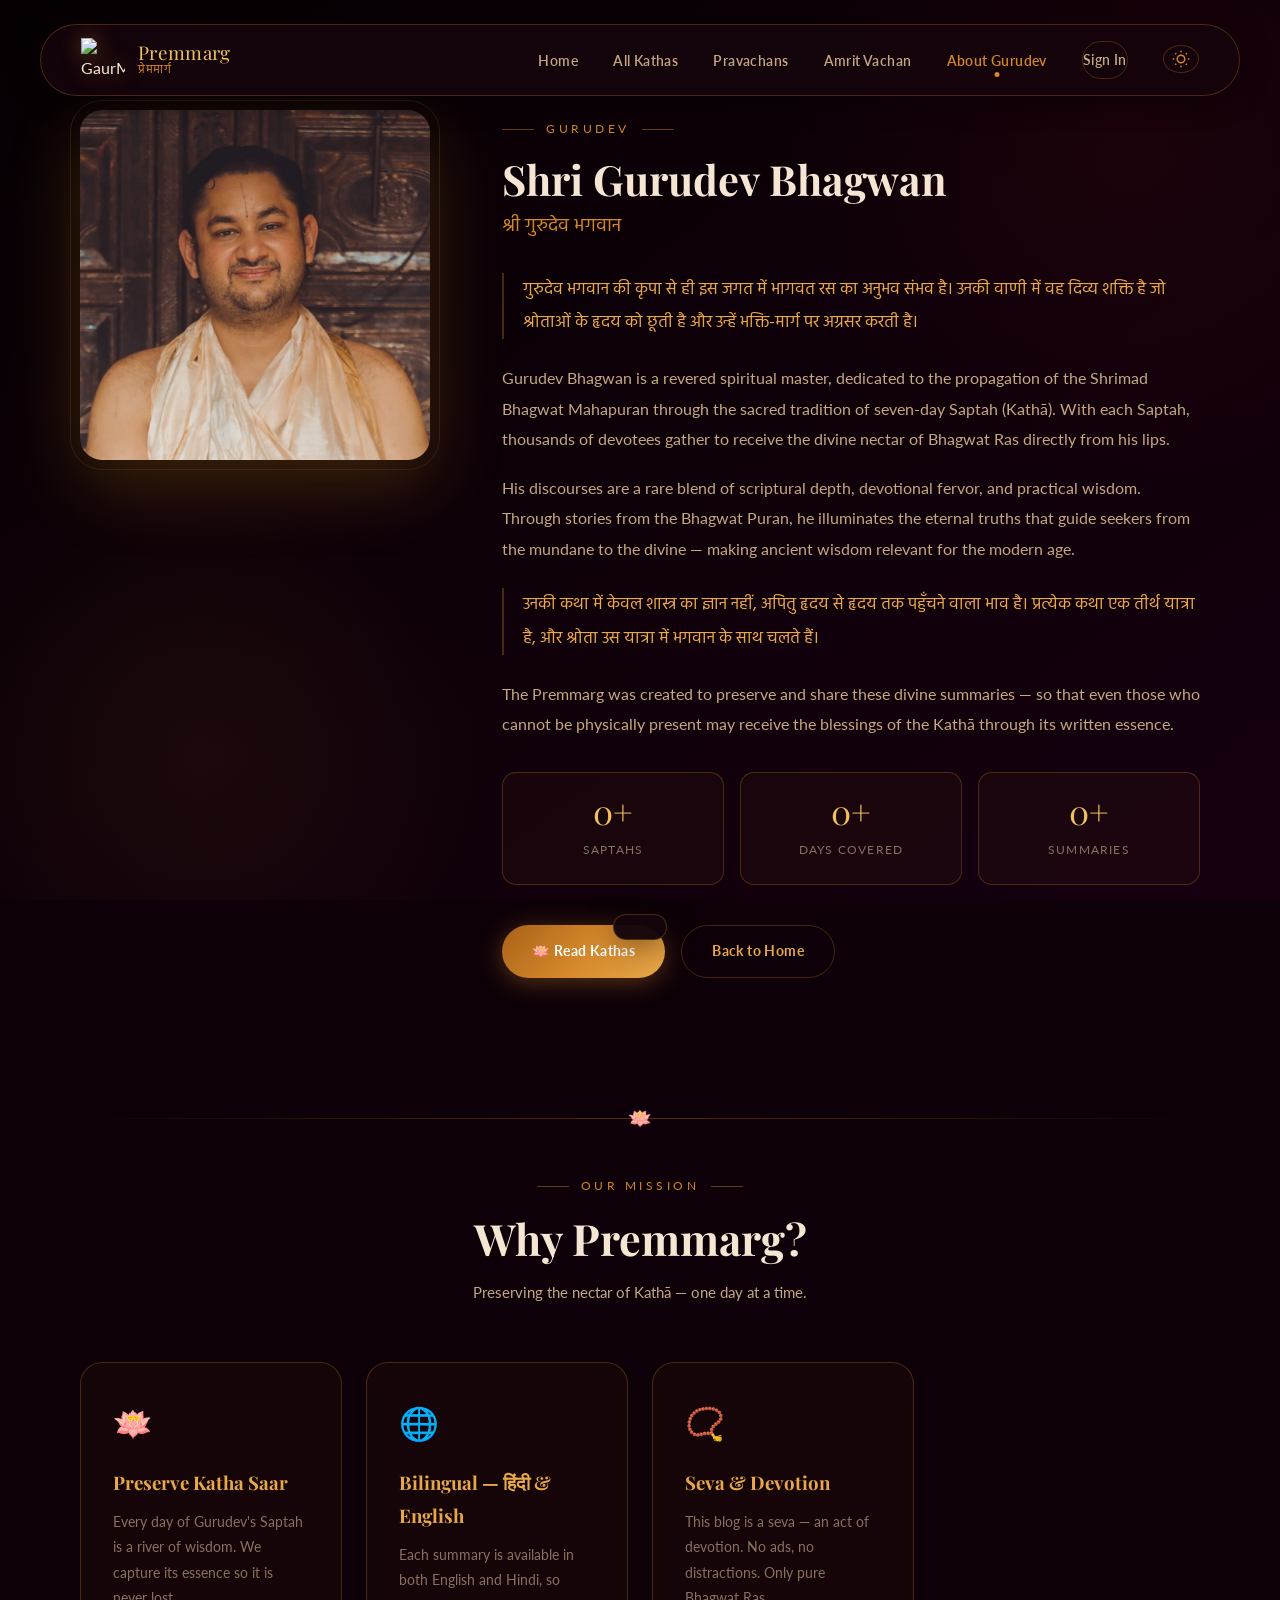
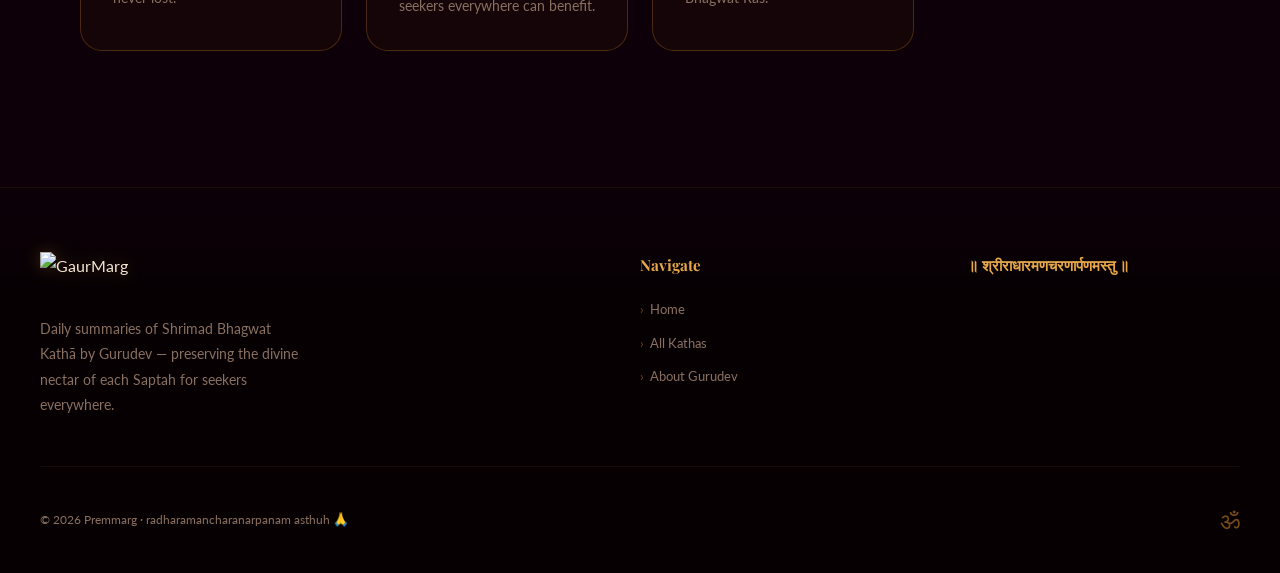
==== commit 4df52f3a: "Add direct mobile top-bar Sign In button and bump asset cache busting to v2.2" ====
--- a/about.html
+++ b/about.html
@@ -5,7 +5,7 @@
   <meta name="viewport" content="width=device-width, initial-scale=1.0">
   <title>About Gurudev – Premmarg</title>
   <meta name="description" content="Learn about Gurudev — the spiritual master behind the Shrimad Bhagwat Kathā summaries on Premmarg.">
-  <link rel="stylesheet" href="css/style.css?v=1.2">
+  <link rel="stylesheet" href="css/style.css?v=2.2">
   <script>
     (function() {
       var theme = localStorage.getItem('premmarg-theme') || 'dark';
@@ -148,6 +148,6 @@
 
 <div id="toast"></div>
 <script src="js/data.js"></script>
-<script src="js/app.js"></script>
+<script src="js/app.js?v=2.2"></script>
 </body>
 </html>
--- a/css/style.css
+++ b/css/style.css
@@ -1833,3 +1833,524 @@
   .hero-title { font-size: 2.2rem; }
   .hero-img-ring { width: 200px; height: 240px; }
 }
+
+/* ============================================================
+   USER MEMBERSHIP, AUTH, BOOKMARKS & COMMENTS
+   ============================================================ */
+
+/* Navbar User Profile & Dropdown */
+.nav-user-dropdown {
+  position: relative;
+  display: inline-flex;
+  align-items: center;
+}
+.nav-user-btn {
+  display: flex;
+  align-items: center;
+  gap: 8px;
+  padding: 5px 14px;
+  background: var(--glass-bg);
+  border: 1px solid var(--glass-border);
+  border-radius: var(--radius-full);
+  color: var(--text-primary);
+  font-size: 0.85rem;
+  font-weight: 500;
+  cursor: pointer;
+  transition: var(--transition-fast);
+}
+.nav-user-btn:hover {
+  background: var(--glass-bg-hover);
+  border-color: var(--saffron);
+}
+.nav-user-avatar {
+  width: 26px;
+  height: 26px;
+  border-radius: 50%;
+  background: linear-gradient(135deg, var(--saffron), var(--gold));
+  color: #1a0808;
+  display: flex;
+  align-items: center;
+  justify-content: center;
+  font-size: 0.8rem;
+  font-weight: 700;
+}
+.nav-user-menu {
+  position: absolute;
+  top: calc(100% + 10px);
+  right: 0;
+  min-width: 190px;
+  background: var(--bg-card);
+  border: 1px solid var(--glass-border);
+  border-radius: var(--radius-md);
+  box-shadow: var(--shadow-card);
+  padding: 6px 0;
+  display: none;
+  flex-direction: column;
+  z-index: 1500;
+  backdrop-filter: blur(20px);
+}
+.nav-user-dropdown.open .nav-user-menu {
+  display: flex;
+  animation: fadeSlideUp 0.25s ease both;
+}
+.nav-user-menu a, .nav-user-menu button {
+  display: flex;
+  align-items: center;
+  gap: 10px;
+  padding: 10px 18px;
+  color: var(--text-secondary);
+  font-size: 0.86rem;
+  text-decoration: none;
+  background: transparent;
+  border: none;
+  width: 100%;
+  text-align: left;
+  cursor: pointer;
+  transition: var(--transition-fast);
+}
+.nav-user-menu a:hover, .nav-user-menu button:hover {
+  background: rgba(212,135,42,0.1);
+  color: var(--saffron);
+}
+.nav-user-menu hr {
+  border: 0;
+  border-top: 1px solid var(--glass-border);
+  margin: 5px 0;
+}
+
+/* Bookmark Button */
+.btn-bookmark {
+  display: inline-flex;
+  align-items: center;
+  gap: 6px;
+  padding: 6px 14px;
+  background: var(--glass-bg);
+  border: 1px solid var(--glass-border);
+  border-radius: var(--radius-full);
+  color: var(--text-secondary);
+  font-size: 0.8rem;
+  font-weight: 600;
+  cursor: pointer;
+  transition: var(--transition-fast);
+}
+.btn-bookmark:hover {
+  border-color: var(--saffron);
+  color: var(--saffron);
+  transform: translateY(-1px);
+}
+.btn-bookmark.bookmarked {
+  background: rgba(212,135,42,0.15);
+  border-color: var(--saffron);
+  color: var(--gold);
+}
+.btn-bookmark.bookmarked svg {
+  fill: currentColor;
+}
+
+/* Devotional Comments Section */
+.comments-section {
+  margin-top: 3.5rem;
+  padding-top: 2.5rem;
+  border-top: 1px solid var(--glass-border);
+}
+.comments-header {
+  display: flex;
+  align-items: center;
+  justify-content: space-between;
+  margin-bottom: 1.8rem;
+}
+.comments-title {
+  font-family: var(--font-heading);
+  font-size: 1.45rem;
+  color: var(--saffron-light);
+  display: flex;
+  align-items: center;
+  gap: 8px;
+}
+.comments-count-pill {
+  font-size: 0.8rem;
+  padding: 3px 10px;
+  background: rgba(212,135,42,0.12);
+  border: 1px solid rgba(212,135,42,0.25);
+  border-radius: var(--radius-full);
+  color: var(--saffron);
+  font-weight: 600;
+}
+.comment-form-card {
+  background: var(--bg-card);
+  border: 1px solid var(--glass-border);
+  border-radius: var(--radius-md);
+  padding: 1.6rem;
+  margin-bottom: 2rem;
+  box-shadow: var(--shadow-card);
+}
+.comment-textarea {
+  width: 100%;
+  min-height: 90px;
+  background: rgba(0,0,0,0.18);
+  border: 1px solid var(--glass-border);
+  border-radius: var(--radius-sm);
+  color: var(--text-primary);
+  padding: 12px 14px;
+  font-size: 0.92rem;
+  font-family: var(--font-body);
+  resize: vertical;
+  outline: none;
+  transition: var(--transition-fast);
+}
+.comment-textarea:focus {
+  border-color: var(--saffron);
+  box-shadow: 0 0 0 3px rgba(212,135,42,0.1);
+}
+.comment-submit-row {
+  display: flex;
+  justify-content: flex-end;
+  align-items: center;
+  gap: 12px;
+  margin-top: 10px;
+}
+.comments-list {
+  display: flex;
+  flex-direction: column;
+  gap: 1.2rem;
+}
+.comment-item {
+  background: var(--bg-card);
+  border: 1px solid var(--glass-border);
+  border-left: 3px solid var(--saffron);
+  border-radius: var(--radius-sm);
+  padding: 1.2rem 1.4rem;
+  box-shadow: var(--shadow-card);
+  transition: var(--transition-fast);
+}
+.comment-item:hover {
+  border-color: var(--saffron);
+}
+.comment-meta {
+  display: flex;
+  align-items: center;
+  gap: 10px;
+  margin-bottom: 0.6rem;
+}
+.comment-avatar {
+  width: 32px;
+  height: 32px;
+  border-radius: 50%;
+  background: rgba(212,135,42,0.15);
+  border: 1px solid rgba(212,135,42,0.3);
+  color: var(--saffron-light);
+  display: flex;
+  align-items: center;
+  justify-content: center;
+  font-weight: 700;
+  font-size: 0.85rem;
+}
+.comment-author {
+  font-weight: 600;
+  color: var(--text-primary);
+  font-size: 0.92rem;
+}
+.comment-time {
+  font-size: 0.76rem;
+  color: var(--text-muted);
+}
+.comment-body {
+  font-size: 0.93rem;
+  color: var(--text-secondary);
+  line-height: 1.65;
+  white-space: pre-line;
+}
+.comment-auth-prompt {
+  background: rgba(212,135,42,0.06);
+  border: 1px dashed rgba(212,135,42,0.3);
+  border-radius: var(--radius-md);
+  padding: 1.8rem;
+  text-align: center;
+  margin-bottom: 2rem;
+}
+
+/* Auth / Login Page */
+.auth-wrap {
+  max-width: 440px;
+  margin: 140px auto 80px;
+  padding: 0 1.5rem;
+}
+.auth-card {
+  background: var(--bg-card);
+  border: 1px solid var(--glass-border);
+  border-radius: var(--radius-lg);
+  padding: 2.5rem 2rem;
+  box-shadow: var(--shadow-card);
+  position: relative;
+  overflow: hidden;
+}
+.auth-card::before {
+  content: '';
+  position: absolute;
+  top: 0; left: 0; right: 0;
+  height: 3px;
+  background: linear-gradient(90deg, var(--saffron), var(--gold));
+}
+.auth-tabs {
+  display: flex;
+  border-bottom: 1px solid var(--glass-border);
+  margin-bottom: 1.8rem;
+}
+.auth-tab {
+  flex: 1;
+  padding: 10px 0;
+  text-align: center;
+  background: transparent;
+  border: none;
+  color: var(--text-secondary);
+  font-size: 0.92rem;
+  font-weight: 600;
+  cursor: pointer;
+  position: relative;
+  transition: var(--transition-fast);
+}
+.auth-tab.active {
+  color: var(--saffron);
+}
+.auth-tab.active::after {
+  content: '';
+  position: absolute;
+  bottom: -1px;
+  left: 0; right: 0;
+  height: 2px;
+  background: var(--saffron);
+}
+.auth-form {
+  display: none;
+  flex-direction: column;
+  gap: 1.2rem;
+}
+.auth-form.active {
+  display: flex;
+  animation: fadeSlideUp 0.3s ease both;
+}
+.auth-group {
+  display: flex;
+  flex-direction: column;
+  gap: 6px;
+  text-align: left;
+}
+.auth-label {
+  font-size: 0.8rem;
+  font-weight: 600;
+  color: var(--text-secondary);
+  letter-spacing: 0.5px;
+}
+.auth-input {
+  width: 100%;
+  padding: 11px 14px;
+  background: rgba(0,0,0,0.22);
+  border: 1px solid var(--glass-border);
+  border-radius: var(--radius-sm);
+  color: var(--text-primary);
+  font-size: 0.92rem;
+  font-family: var(--font-body);
+  outline: none;
+  transition: var(--transition-fast);
+}
+.auth-input:focus {
+  border-color: var(--saffron);
+  box-shadow: 0 0 0 3px rgba(212,135,42,0.12);
+}
+.auth-alert {
+  padding: 10px 14px;
+  border-radius: var(--radius-sm);
+  font-size: 0.84rem;
+  display: none;
+}
+.auth-alert-error {
+  background: rgba(220, 53, 69, 0.15);
+  border: 1px solid rgba(220, 53, 69, 0.35);
+  color: #ff858d;
+}
+.auth-alert-success {
+  background: rgba(40, 167, 69, 0.15);
+  border: 1px solid rgba(40, 167, 69, 0.35);
+  color: #6ee7b7;
+}
+
+/* Mobile Direct Top-Bar User Action (hidden on desktop) */
+.nav-mobile-user {
+  display: none;
+}
+
+/* ============================================================
+   MOBILE RESPONSIVENESS: AUTH, COMMENTS, BOOKMARKS & USER NAV
+   ============================================================ */
+
+@media (max-width: 660px) {
+  /* Mobile Direct Top-Bar User Action */
+  .nav-mobile-user {
+    display: flex;
+    align-items: center;
+    margin-left: auto;
+    margin-right: 0.75rem;
+  }
+  .nav-mobile-signin-btn {
+    display: inline-flex;
+    align-items: center;
+    padding: 6px 14px;
+    border-radius: var(--radius-full);
+    font-size: 0.8rem;
+    font-weight: 600;
+    color: var(--saffron-light);
+    background: rgba(212, 135, 42, 0.12);
+    border: 1px solid rgba(212, 135, 42, 0.35);
+    text-decoration: none;
+    transition: var(--transition-fast);
+  }
+  .nav-mobile-signin-btn:hover,
+  .nav-mobile-signin-btn:active {
+    background: var(--saffron);
+    color: #fff;
+    border-color: var(--saffron);
+  }
+  .nav-mobile-avatar {
+    width: 32px;
+    height: 32px;
+    border-radius: 50%;
+    background: linear-gradient(135deg, var(--saffron), var(--gold));
+    color: #1a0808;
+    display: inline-flex;
+    align-items: center;
+    justify-content: center;
+    font-size: 0.85rem;
+    font-weight: 700;
+    text-decoration: none;
+    box-shadow: 0 0 10px rgba(212, 135, 42, 0.35);
+  }
+
+  /* Navbar User Account in Mobile Drawer */
+  .nav-user-item {
+    width: 100%;
+    margin-top: 0.5rem;
+    padding-top: 0.8rem;
+    border-top: 1px solid var(--glass-border);
+  }
+  .nav-user-item > .btn {
+    width: 100%;
+    justify-content: center;
+    padding: 10px 16px;
+    font-size: 0.92rem;
+  }
+  .nav-user-dropdown {
+    width: 100%;
+    flex-direction: column;
+    align-items: stretch;
+  }
+  .nav-user-btn {
+    width: 100%;
+    justify-content: space-between;
+    padding: 10px 14px;
+    font-size: 0.92rem;
+  }
+  .nav-user-menu {
+    position: static;
+    width: 100%;
+    margin-top: 8px;
+    box-shadow: none;
+    border-radius: var(--radius-sm);
+    background: rgba(0, 0, 0, 0.25);
+    border: 1px solid var(--glass-border);
+  }
+  .nav-user-menu a, .nav-user-menu button {
+    padding: 11px 16px;
+    font-size: 0.9rem;
+  }
+
+  /* Auth / Login on Mobile */
+  .auth-wrap {
+    margin: 110px auto 40px;
+    padding: 0 1.2rem;
+    max-width: 100%;
+  }
+  .auth-card {
+    padding: 2rem 1.3rem;
+  }
+  .auth-tabs {
+    margin-bottom: 1.5rem;
+  }
+  .auth-tab {
+    font-size: 0.88rem;
+    padding: 9px 0;
+  }
+  .auth-input {
+    font-size: 16px; /* Prevents auto-zoom on iOS */
+    padding: 12px 14px;
+  }
+
+  /* Post Meta & Bookmark Button on Mobile */
+  .post-meta-row {
+    gap: 0.8rem;
+    align-items: center;
+    justify-content: space-between;
+  }
+  .btn-bookmark {
+    padding: 5px 12px;
+    font-size: 0.76rem;
+  }
+  .lang-toggle {
+    margin-left: auto;
+  }
+
+  /* Devotional Comments Section on Mobile */
+  .comments-section {
+    margin-top: 2.8rem;
+    padding-top: 2rem;
+  }
+  .comments-header {
+    flex-direction: column;
+    align-items: flex-start;
+    gap: 8px;
+    margin-bottom: 1.4rem;
+  }
+  .comments-title {
+    font-size: 1.25rem;
+  }
+  .comment-form-card {
+    padding: 1.25rem 1rem;
+    margin-bottom: 1.6rem;
+  }
+  .comment-textarea {
+    font-size: 16px; /* Prevents iOS auto-zoom */
+    min-height: 80px;
+    padding: 10px 12px;
+  }
+  .comment-submit-row {
+    flex-direction: column;
+    align-items: stretch;
+    gap: 8px;
+  }
+  .comment-submit-row .btn {
+    width: 100%;
+    justify-content: center;
+    padding: 10px 16px;
+  }
+  .comment-auth-prompt {
+    padding: 1.5rem 1.1rem;
+  }
+  .comment-auth-prompt .btn {
+    width: 100%;
+    justify-content: center;
+  }
+  .comment-item {
+    padding: 1rem 1.1rem;
+  }
+  .comment-body {
+    font-size: 0.9rem;
+    line-height: 1.6;
+    word-break: break-word;
+  }
+
+  /* Bookmarks Archive on Mobile */
+  .post-card-excerpt {
+    word-break: break-word;
+  }
+}
+
+
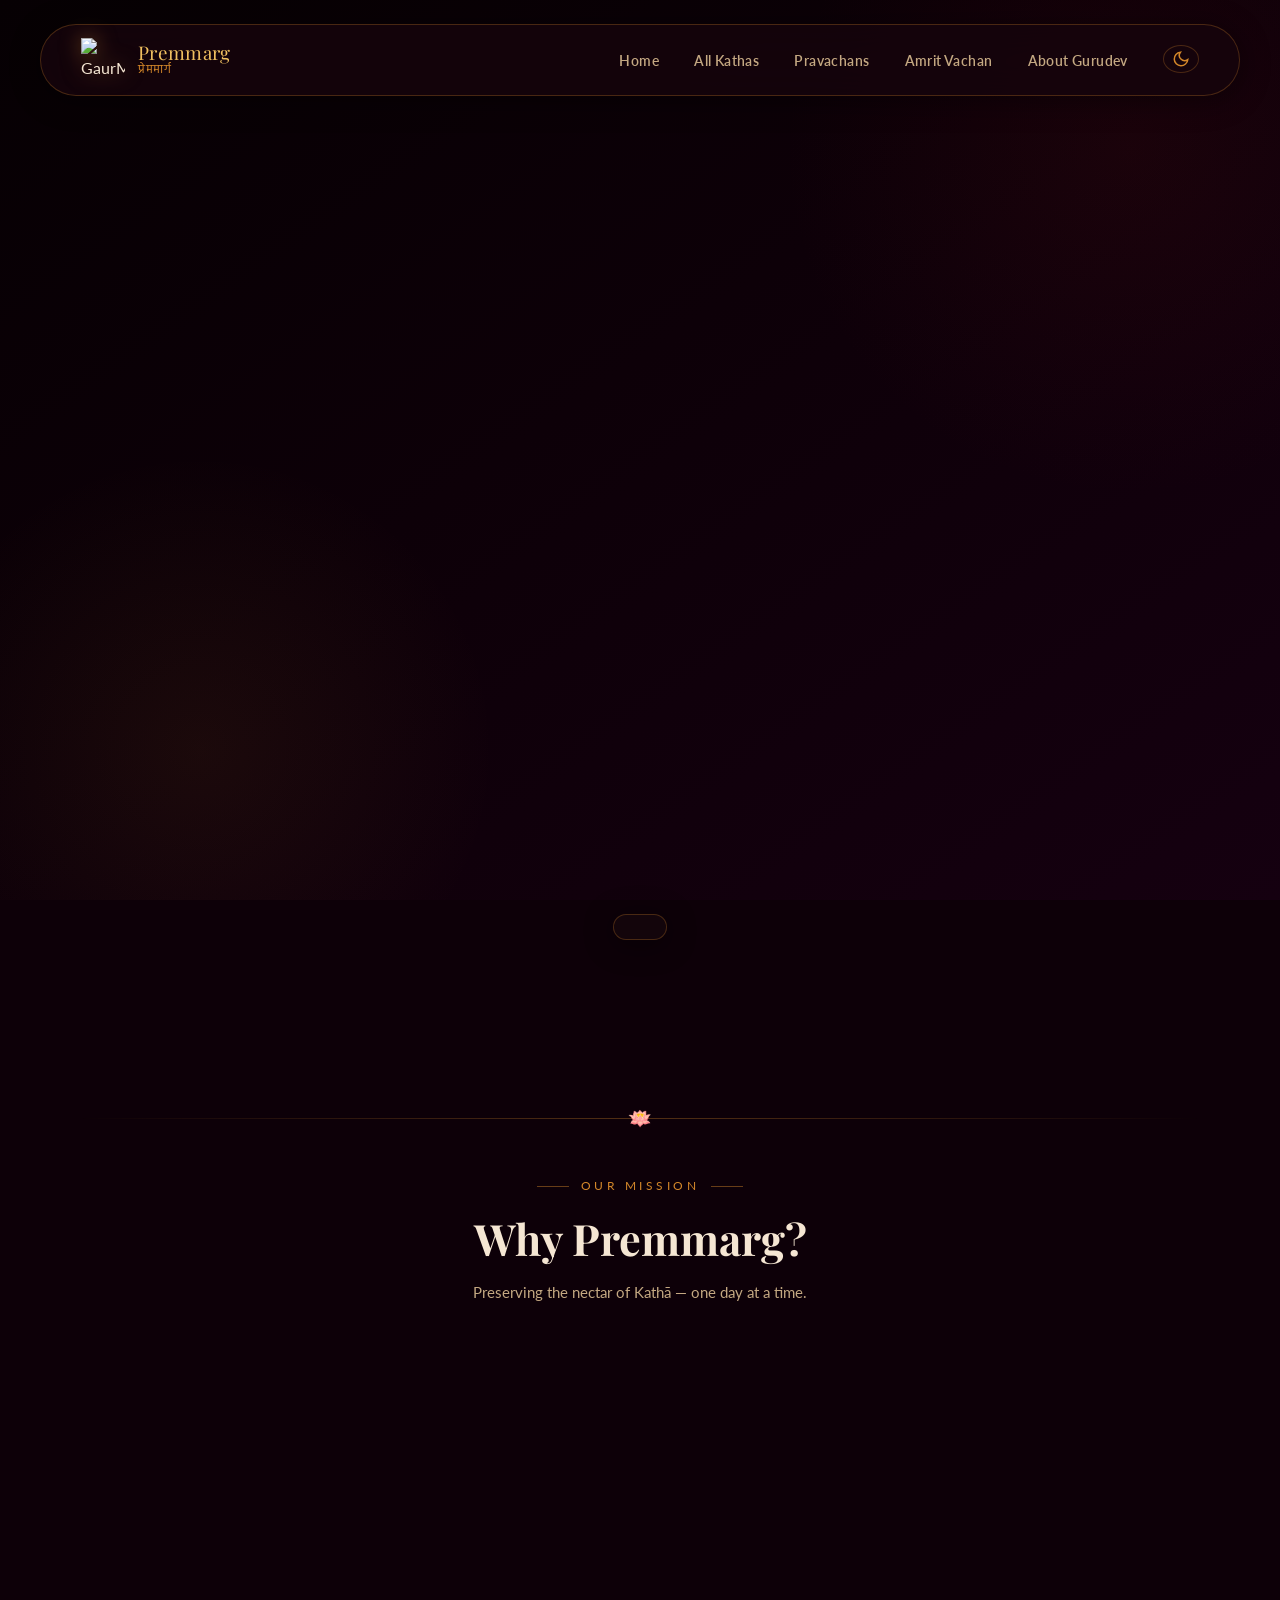
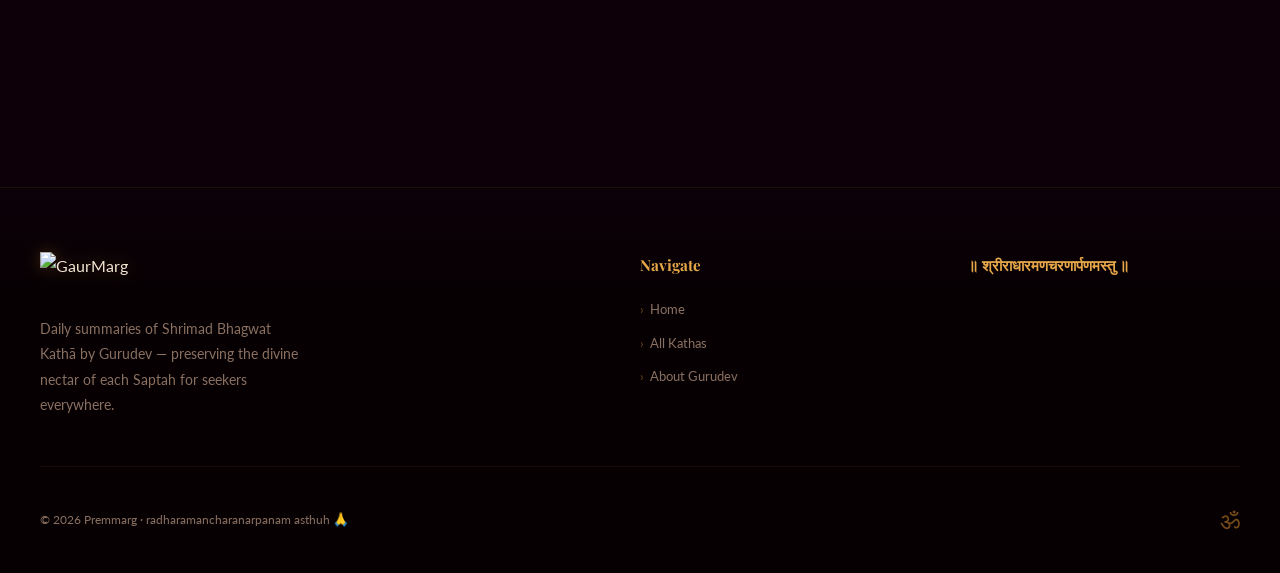
==== commit 049f4511: "Add automatic Katha timestamp buttons that jump video player directly to timestamp with return-to-re" ====
--- a/about.html
+++ b/about.html
@@ -5,7 +5,7 @@
   <meta name="viewport" content="width=device-width, initial-scale=1.0">
   <title>About Gurudev – Premmarg</title>
   <meta name="description" content="Learn about Gurudev — the spiritual master behind the Shrimad Bhagwat Kathā summaries on Premmarg.">
-  <link rel="stylesheet" href="css/style.css?v=2.2">
+  <link rel="stylesheet" href="css/style.css?v=2.4">
   <script>
     (function() {
       var theme = localStorage.getItem('premmarg-theme') || 'dark';
@@ -148,6 +148,6 @@
 
 <div id="toast"></div>
 <script src="js/data.js"></script>
-<script src="js/app.js?v=2.2"></script>
+<script src="js/app.js?v=2.4"></script>
 </body>
 </html>
--- a/css/style.css
+++ b/css/style.css
@@ -1149,6 +1149,255 @@
 }
 .lang-btn-hi { font-family: var(--font-hindi); }
 
+/* YouTube Video Player Section */
+.post-video-section {
+  margin: 1.8rem 0 2.2rem;
+  animation: fadeSlideUp 0.4s ease both;
+}
+.post-video-card {
+  background: var(--bg-card);
+  border: 1px solid var(--glass-border);
+  border-radius: var(--radius-md);
+  overflow: hidden;
+  box-shadow: 0 10px 30px rgba(0,0,0,0.35), 0 0 20px rgba(212,135,42,0.1);
+  transition: border-color var(--transition-fast), box-shadow var(--transition-fast);
+}
+.post-video-card:hover {
+  border-color: var(--glass-border-hover);
+  box-shadow: 0 14px 40px rgba(0,0,0,0.45), 0 0 28px rgba(212,135,42,0.18);
+}
+.post-video-header {
+  display: flex;
+  align-items: center;
+  justify-content: space-between;
+  flex-wrap: wrap;
+  gap: 10px;
+  padding: 0.85rem 1.25rem;
+  background: rgba(212,135,42,0.06);
+  border-bottom: 1px solid var(--glass-border);
+}
+.video-badge {
+  display: inline-flex;
+  align-items: center;
+  gap: 8px;
+  font-size: 0.86rem;
+  font-weight: 600;
+  color: var(--saffron-light);
+  letter-spacing: 0.3px;
+}
+.video-hint {
+  font-size: 0.78rem;
+  color: var(--text-muted);
+}
+.post-video-frame-wrap {
+  position: relative;
+  width: 100%;
+  padding-bottom: 56.25%; /* 16:9 Aspect Ratio */
+  height: 0;
+  background: #000;
+}
+.post-video-frame-wrap iframe {
+  position: absolute;
+  top: 0;
+  left: 0;
+  width: 100%;
+  height: 100%;
+  border: 0;
+}
+
+/* Video card highlight animation when seeking */
+.video-playing-highlight {
+  animation: videoSeekPulse 1.8s ease-out;
+}
+@keyframes videoSeekPulse {
+  0% {
+    box-shadow: 0 0 0 0 rgba(212, 135, 42, 0.7), 0 10px 30px rgba(0,0,0,0.5);
+    border-color: var(--gold);
+  }
+  50% {
+    box-shadow: 0 0 35px 8px rgba(212, 135, 42, 0.55), 0 14px 40px rgba(0,0,0,0.6);
+    border-color: var(--gold-light);
+  }
+  100% {
+    box-shadow: 0 10px 30px rgba(0,0,0,0.35), 0 0 20px rgba(212,135,42,0.1);
+    border-color: var(--glass-border);
+  }
+}
+
+/* Katha Timestamp Buttons in Article & Headings */
+.katha-timestamp-btn {
+  display: inline-flex;
+  align-items: center;
+  gap: 5px;
+  background: rgba(212, 135, 42, 0.12);
+  border: 1px solid rgba(212, 135, 42, 0.38);
+  color: var(--saffron-light);
+  border-radius: var(--radius-full);
+  padding: 3px 10px;
+  margin: 0 6px;
+  font-size: 0.76rem;
+  font-family: var(--font-body);
+  font-weight: 600;
+  vertical-align: middle;
+  cursor: pointer;
+  transition: all var(--transition-fast);
+  line-height: 1.3;
+  text-decoration: none;
+  box-shadow: 0 2px 6px rgba(0, 0, 0, 0.15);
+}
+.katha-timestamp-btn:hover {
+  background: linear-gradient(135deg, var(--saffron-dark), var(--saffron));
+  color: #fff;
+  border-color: var(--gold-light);
+  transform: translateY(-1px);
+  box-shadow: 0 4px 14px rgba(212, 135, 42, 0.4);
+}
+.katha-timestamp-btn .ts-icon {
+  fill: currentColor;
+  transition: transform var(--transition-fast);
+}
+.katha-timestamp-btn:hover .ts-icon {
+  transform: scale(1.15);
+}
+.katha-timestamp-btn .ts-time {
+  font-family: var(--font-body);
+  letter-spacing: 0.4px;
+  font-variant-numeric: tabular-nums;
+}
+.katha-timestamp-btn .ts-label {
+  font-family: var(--font-hindi);
+  font-size: 0.72rem;
+  opacity: 0.9;
+  border-left: 1px solid rgba(212, 135, 42, 0.4);
+  padding-left: 5px;
+  margin-left: 3px;
+}
+.katha-timestamp-btn:hover .ts-label {
+  border-left-color: rgba(255, 255, 255, 0.45);
+}
+
+/* When timestamp button is inside H2, H3 headings */
+h2 .katha-timestamp-btn,
+h3 .katha-timestamp-btn {
+  font-size: 0.78rem;
+  padding: 4px 12px;
+  margin-left: 10px;
+  vertical-align: 2px;
+  font-weight: 600;
+}
+
+/* Floating Return-to-Reading Banner */
+.katha-return-banner {
+  position: fixed;
+  bottom: 24px;
+  left: 50%;
+  transform: translateX(-50%);
+  background: var(--bg-card);
+  border: 1px solid var(--saffron);
+  border-radius: var(--radius-full);
+  padding: 8px 16px 8px 18px;
+  display: flex;
+  align-items: center;
+  gap: 12px;
+  z-index: 1200;
+  box-shadow: 0 12px 40px rgba(0, 0, 0, 0.5), 0 0 25px rgba(212, 135, 42, 0.25);
+  animation: bannerSlideUp 0.35s cubic-bezier(0.16, 1, 0.3, 1) both;
+  backdrop-filter: blur(12px);
+  -webkit-backdrop-filter: blur(12px);
+  max-width: 92vw;
+}
+@keyframes bannerSlideUp {
+  from {
+    opacity: 0;
+    transform: translate(-50%, 25px);
+  }
+  to {
+    opacity: 1;
+    transform: translate(-50%, 0);
+  }
+}
+.return-pulse-dot {
+  width: 8px;
+  height: 8px;
+  background: #ff4d4f;
+  border-radius: 50%;
+  display: inline-block;
+  margin-right: 6px;
+  box-shadow: 0 0 8px #ff4d4f;
+  animation: pulseDot 1.4s infinite;
+}
+@keyframes pulseDot {
+  0%, 100% { opacity: 1; transform: scale(1); }
+  50% { opacity: 0.4; transform: scale(0.85); }
+}
+.return-info {
+  font-size: 0.82rem;
+  color: var(--text-primary);
+  display: flex;
+  align-items: center;
+  white-space: nowrap;
+}
+.btn-return-reading {
+  background: linear-gradient(135deg, var(--saffron-dark), var(--saffron));
+  color: #fff;
+  border: none;
+  border-radius: var(--radius-full);
+  padding: 6px 14px;
+  font-size: 0.78rem;
+  font-weight: 600;
+  cursor: pointer;
+  display: inline-flex;
+  align-items: center;
+  gap: 6px;
+  transition: transform var(--transition-fast), box-shadow var(--transition-fast);
+  white-space: nowrap;
+}
+.btn-return-reading:hover {
+  transform: translateY(-1px);
+  box-shadow: 0 4px 15px rgba(212, 135, 42, 0.4);
+}
+.btn-close-banner {
+  background: transparent;
+  border: none;
+  color: var(--text-muted);
+  cursor: pointer;
+  padding: 4px 6px;
+  font-size: 0.95rem;
+  line-height: 1;
+  border-radius: 50%;
+  transition: color var(--transition-fast);
+}
+.btn-close-banner:hover {
+  color: var(--text-primary);
+}
+
+/* Heading Highlight when returning to reading */
+.heading-reading-highlight {
+  animation: headingHighlightFlash 2.2s ease-out;
+}
+@keyframes headingHighlightFlash {
+  0% {
+    background: rgba(212, 135, 42, 0.28);
+    border-radius: var(--radius-sm);
+  }
+  100% {
+    background: transparent;
+  }
+}
+
+/* TOC timestamp badge */
+.toc-ts-badge {
+  font-size: 0.72rem;
+  color: var(--saffron-light);
+  background: rgba(212, 135, 42, 0.12);
+  border: 1px solid rgba(212, 135, 42, 0.3);
+  padding: 1px 6px;
+  border-radius: 4px;
+  margin-left: 6px;
+  font-weight: 600;
+  font-variant-numeric: tabular-nums;
+}
+
 /* Post Content */
 .post-body { margin-top: 2rem; }
 .post-content-en,
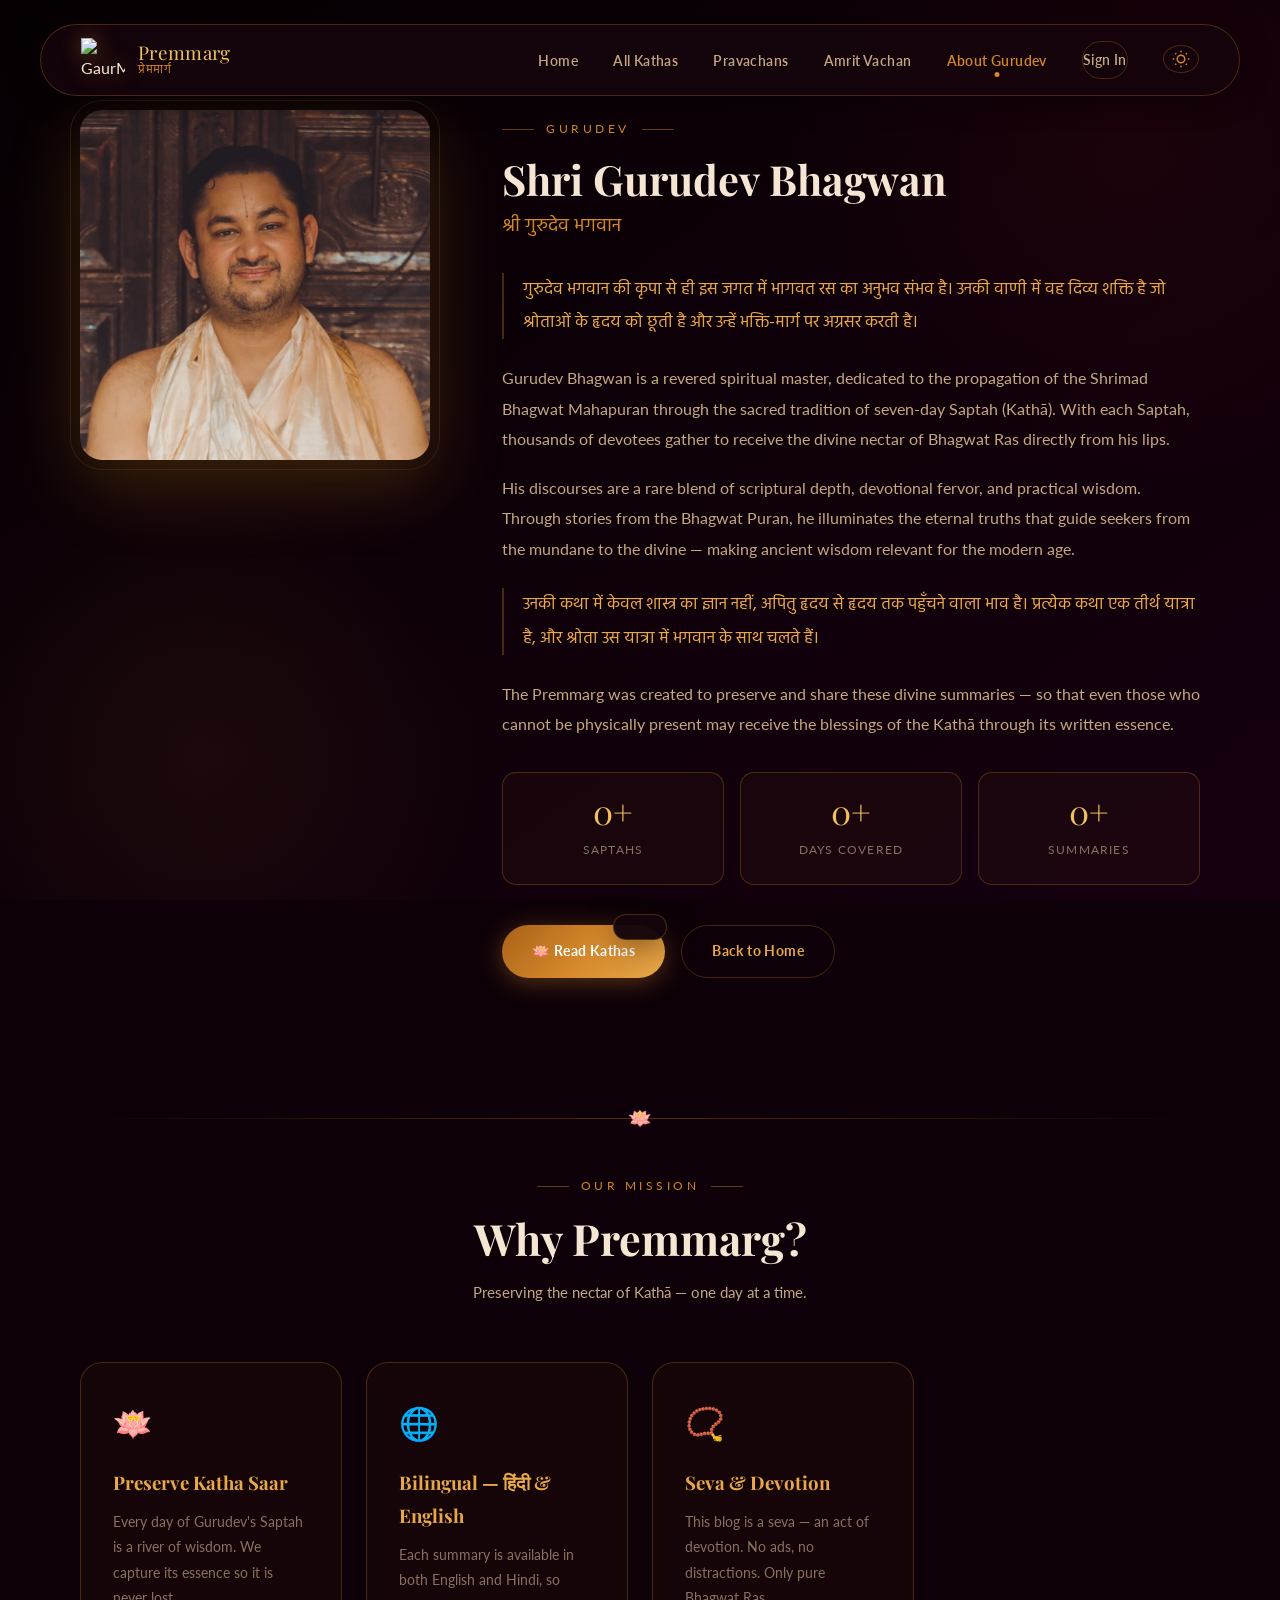
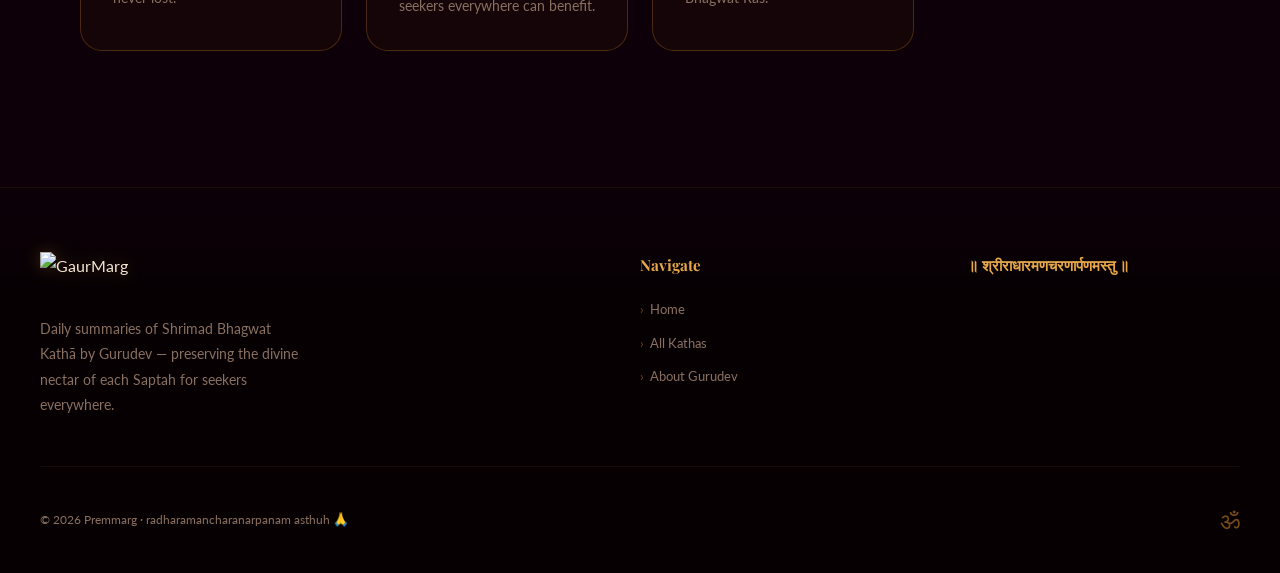
==== commit 292ff34b: "Fix JavaScript syntax error in app.js and bump cache version to v=2.5" ====
--- a/about.html
+++ b/about.html
@@ -5,7 +5,7 @@
   <meta name="viewport" content="width=device-width, initial-scale=1.0">
   <title>About Gurudev – Premmarg</title>
   <meta name="description" content="Learn about Gurudev — the spiritual master behind the Shrimad Bhagwat Kathā summaries on Premmarg.">
-  <link rel="stylesheet" href="css/style.css?v=2.4">
+  <link rel="stylesheet" href="css/style.css?v=2.5">
   <script>
     (function() {
       var theme = localStorage.getItem('premmarg-theme') || 'dark';
@@ -148,6 +148,6 @@
 
 <div id="toast"></div>
 <script src="js/data.js"></script>
-<script src="js/app.js?v=2.4"></script>
+<script src="js/app.js?v=2.5"></script>
 </body>
 </html>
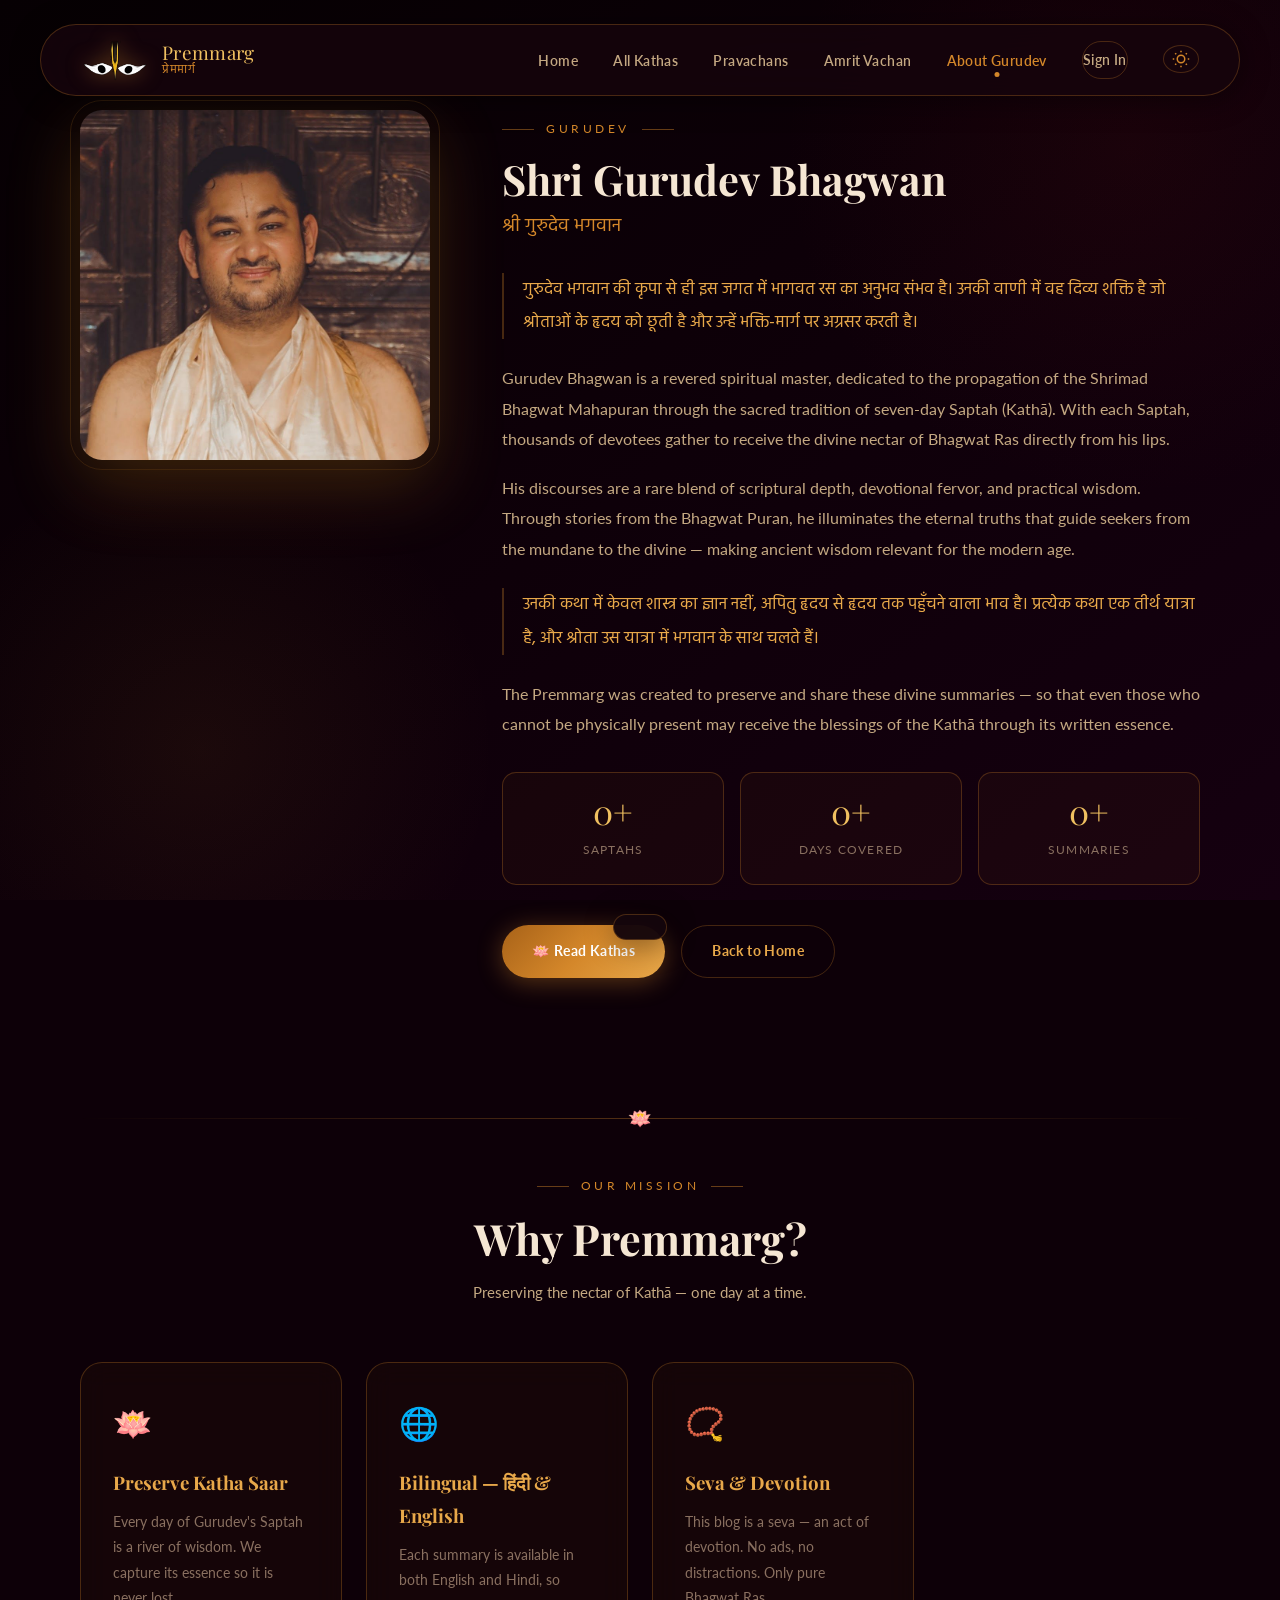
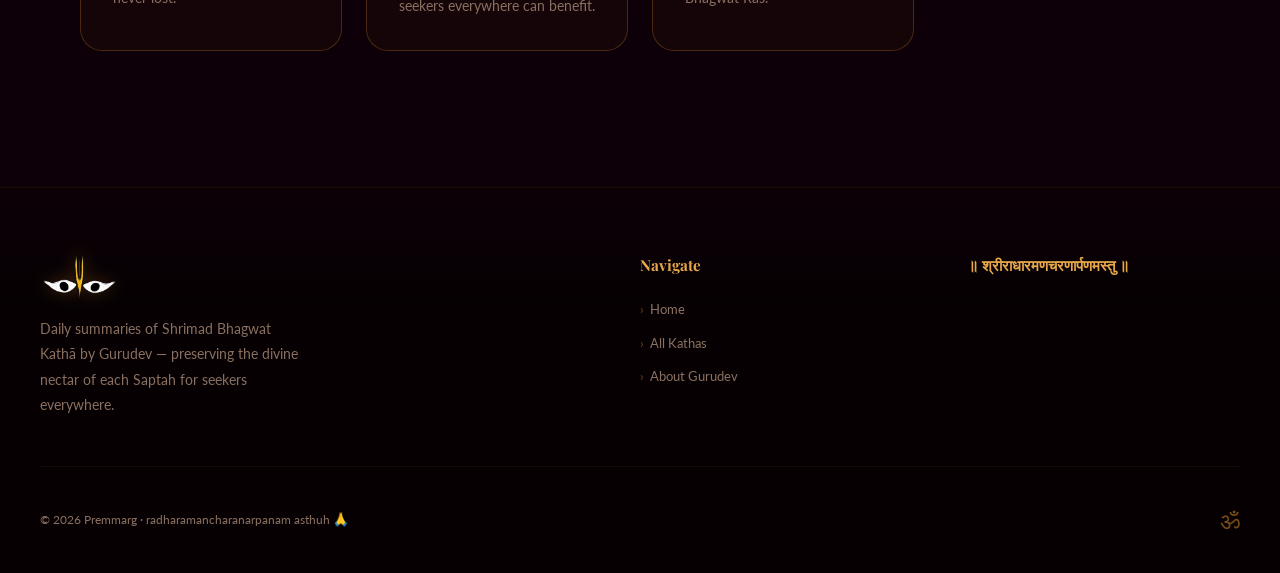
==== commit 7d74a43f: "Set divine lotus eyes and tilak as brand logo in navbar, footer, admin, and favicons" ====
--- a/about.html
+++ b/about.html
@@ -5,7 +5,9 @@
   <meta name="viewport" content="width=device-width, initial-scale=1.0">
   <title>About Gurudev – Premmarg</title>
   <meta name="description" content="Learn about Gurudev — the spiritual master behind the Shrimad Bhagwat Kathā summaries on Premmarg.">
-  <link rel="stylesheet" href="css/style.css?v=2.5">
+  <link rel="stylesheet" href="css/style.css?v=2.6">
+  <link rel="icon" type="image/png" sizes="32x32" href="uploads/favicon.png">
+  <link rel="apple-touch-icon" sizes="180x180" href="uploads/apple-touch-icon.png">
   <script>
     (function() {
       var theme = localStorage.getItem('premmarg-theme') || 'dark';
@@ -20,7 +22,7 @@
 
 <nav class="navbar">
   <a href="index.html" class="nav-brand">
-    <img src="uploads/logo.png" alt="GaurMarg" class="nav-logo">
+    <img src="uploads/logo.png" alt="Premmarg" class="nav-logo">
     <div class="nav-brand-text">
       <span class="nav-brand-name">Premmarg</span>
       <span class="nav-brand-hi">प्रेममार्ग</span>
@@ -125,7 +127,7 @@
 <footer>
   <div class="footer-inner">
     <div class="footer-brand">
-      <img src="uploads/logo.png" alt="GaurMarg" class="footer-brand-logo">
+      <img src="uploads/logo.png" alt="Premmarg" class="footer-brand-logo">
       <p>Daily summaries of Shrimad Bhagwat Kathā by Gurudev — preserving the divine nectar of each Saptah for seekers everywhere.</p>
     </div>
     <div class="footer-col">
@@ -147,7 +149,7 @@
 </footer>
 
 <div id="toast"></div>
-<script src="js/data.js"></script>
-<script src="js/app.js?v=2.5"></script>
+<script src="js/data.js?v=2.6"></script>
+<script src="js/app.js?v=2.6"></script>
 </body>
 </html>
--- a/css/style.css
+++ b/css/style.css
@@ -197,8 +197,9 @@
   text-decoration: none;
 }
 .nav-logo {
-  height: 44px;
-  width: 44px;
+  height: 42px;
+  width: auto;
+  max-width: 68px;
   object-fit: contain;
   filter: drop-shadow(0 0 10px rgba(212,135,42,0.5));
   transition: var(--transition-fast);
@@ -1771,6 +1772,9 @@
 }
 .footer-brand-logo {
   height: 48px;
+  width: auto;
+  max-width: 80px;
+  object-fit: contain;
   margin-bottom: 1rem;
   filter: drop-shadow(0 0 8px rgba(212,135,42,0.3));
 }
@@ -2066,6 +2070,7 @@
   .post-reader-wrap { padding: 140px 1.4rem 60px; }
   .about-hero { padding: 140px 1.4rem 50px; }
   .navbar { padding: 0 1.2rem; }
+  .nav-logo { height: 36px; max-width: 58px; }
   .about-stats { grid-template-columns: repeat(3, 1fr); gap: 0.8rem; }
   .toolbar { flex-direction: column; align-items: stretch; }
   .search-wrap { max-width: 100%; }
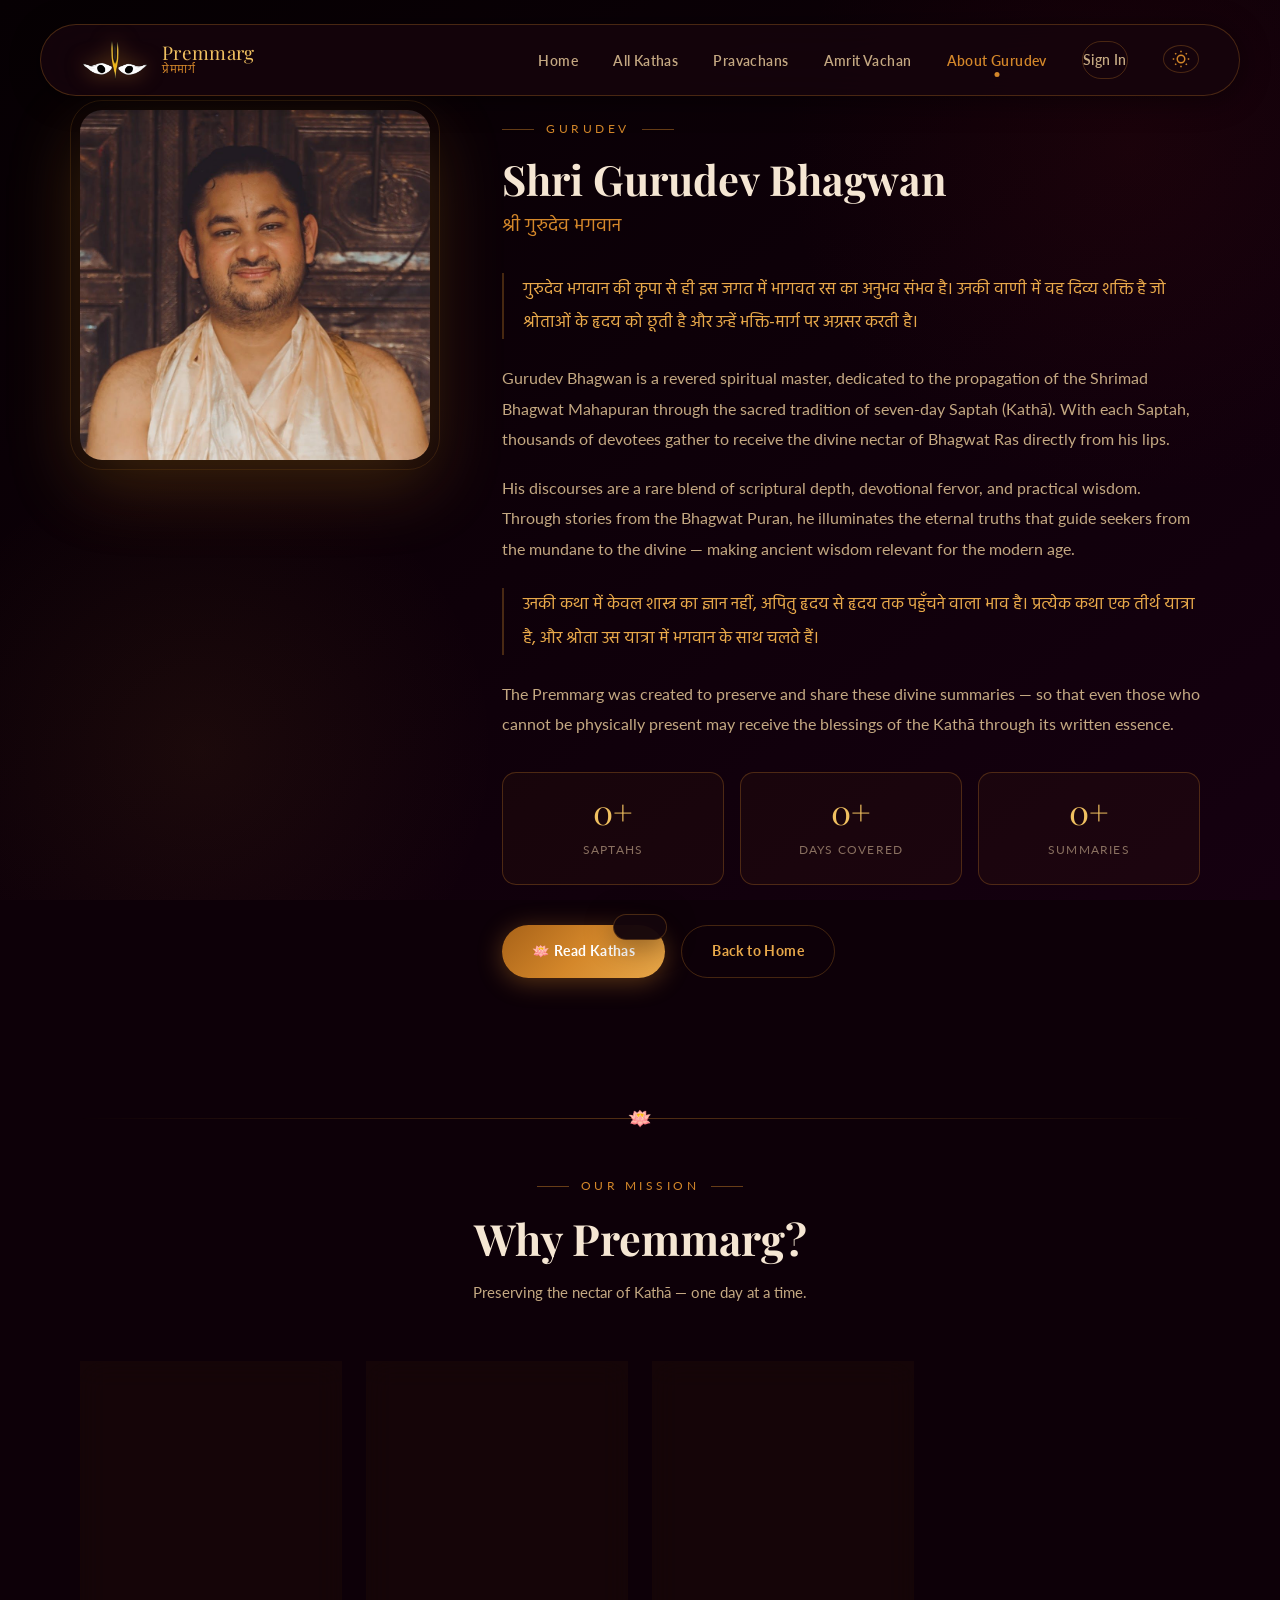
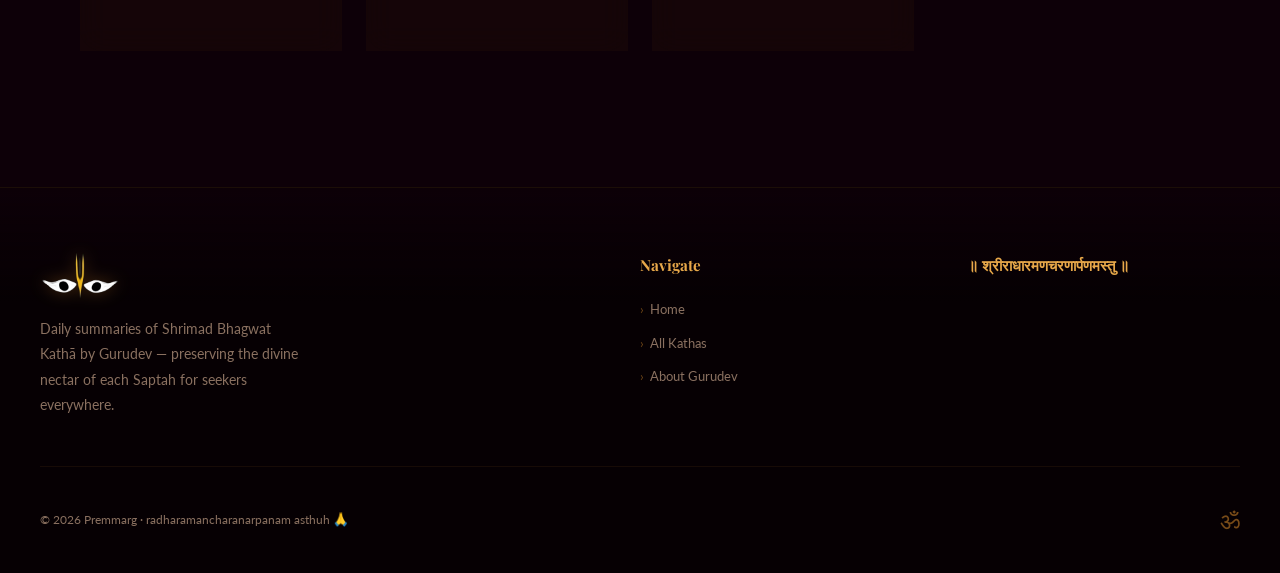
==== commit 0cbe08d1: "Fix logo cache bypass by introducing premmarg_logo.png with v=3.1 cache buster and light mode stylin" ====
--- a/about.html
+++ b/about.html
@@ -5,9 +5,9 @@
   <meta name="viewport" content="width=device-width, initial-scale=1.0">
   <title>About Gurudev – Premmarg</title>
   <meta name="description" content="Learn about Gurudev — the spiritual master behind the Shrimad Bhagwat Kathā summaries on Premmarg.">
-  <link rel="stylesheet" href="css/style.css?v=2.6">
-  <link rel="icon" type="image/png" sizes="32x32" href="uploads/favicon.png">
-  <link rel="apple-touch-icon" sizes="180x180" href="uploads/apple-touch-icon.png">
+  <link rel="stylesheet" href="css/style.css?v=2.7">
+  <link rel="icon" type="image/png" sizes="32x32" href="uploads/favicon.png?v=3.1">
+  <link rel="apple-touch-icon" sizes="180x180" href="uploads/apple-touch-icon.png?v=3.1">
   <script>
     (function() {
       var theme = localStorage.getItem('premmarg-theme') || 'dark';
@@ -22,7 +22,7 @@
 
 <nav class="navbar">
   <a href="index.html" class="nav-brand">
-    <img src="uploads/logo.png" alt="Premmarg" class="nav-logo">
+    <img src="uploads/premmarg_logo.png?v=3.1" alt="Premmarg" class="nav-logo">
     <div class="nav-brand-text">
       <span class="nav-brand-name">Premmarg</span>
       <span class="nav-brand-hi">प्रेममार्ग</span>
@@ -127,7 +127,7 @@
 <footer>
   <div class="footer-inner">
     <div class="footer-brand">
-      <img src="uploads/logo.png" alt="Premmarg" class="footer-brand-logo">
+      <img src="uploads/premmarg_logo.png?v=3.1" alt="Premmarg" class="footer-brand-logo">
       <p>Daily summaries of Shrimad Bhagwat Kathā by Gurudev — preserving the divine nectar of each Saptah for seekers everywhere.</p>
     </div>
     <div class="footer-col">
--- a/css/style.css
+++ b/css/style.css
@@ -205,6 +205,13 @@
   transition: var(--transition-fast);
 }
 .nav-brand:hover .nav-logo { filter: drop-shadow(0 0 16px rgba(212,135,42,0.8)); }
+[data-theme="light"] .nav-logo {
+  background: rgba(13, 0, 8, 0.94);
+  border: 1px solid rgba(212, 135, 42, 0.4);
+  border-radius: 8px;
+  padding: 3px 6px;
+  box-shadow: 0 2px 10px rgba(0, 0, 0, 0.2);
+}
 .nav-brand-text { display: flex; flex-direction: column; line-height: 1.2; }
 .nav-brand-name {
   font-family: var(--font-heading);
